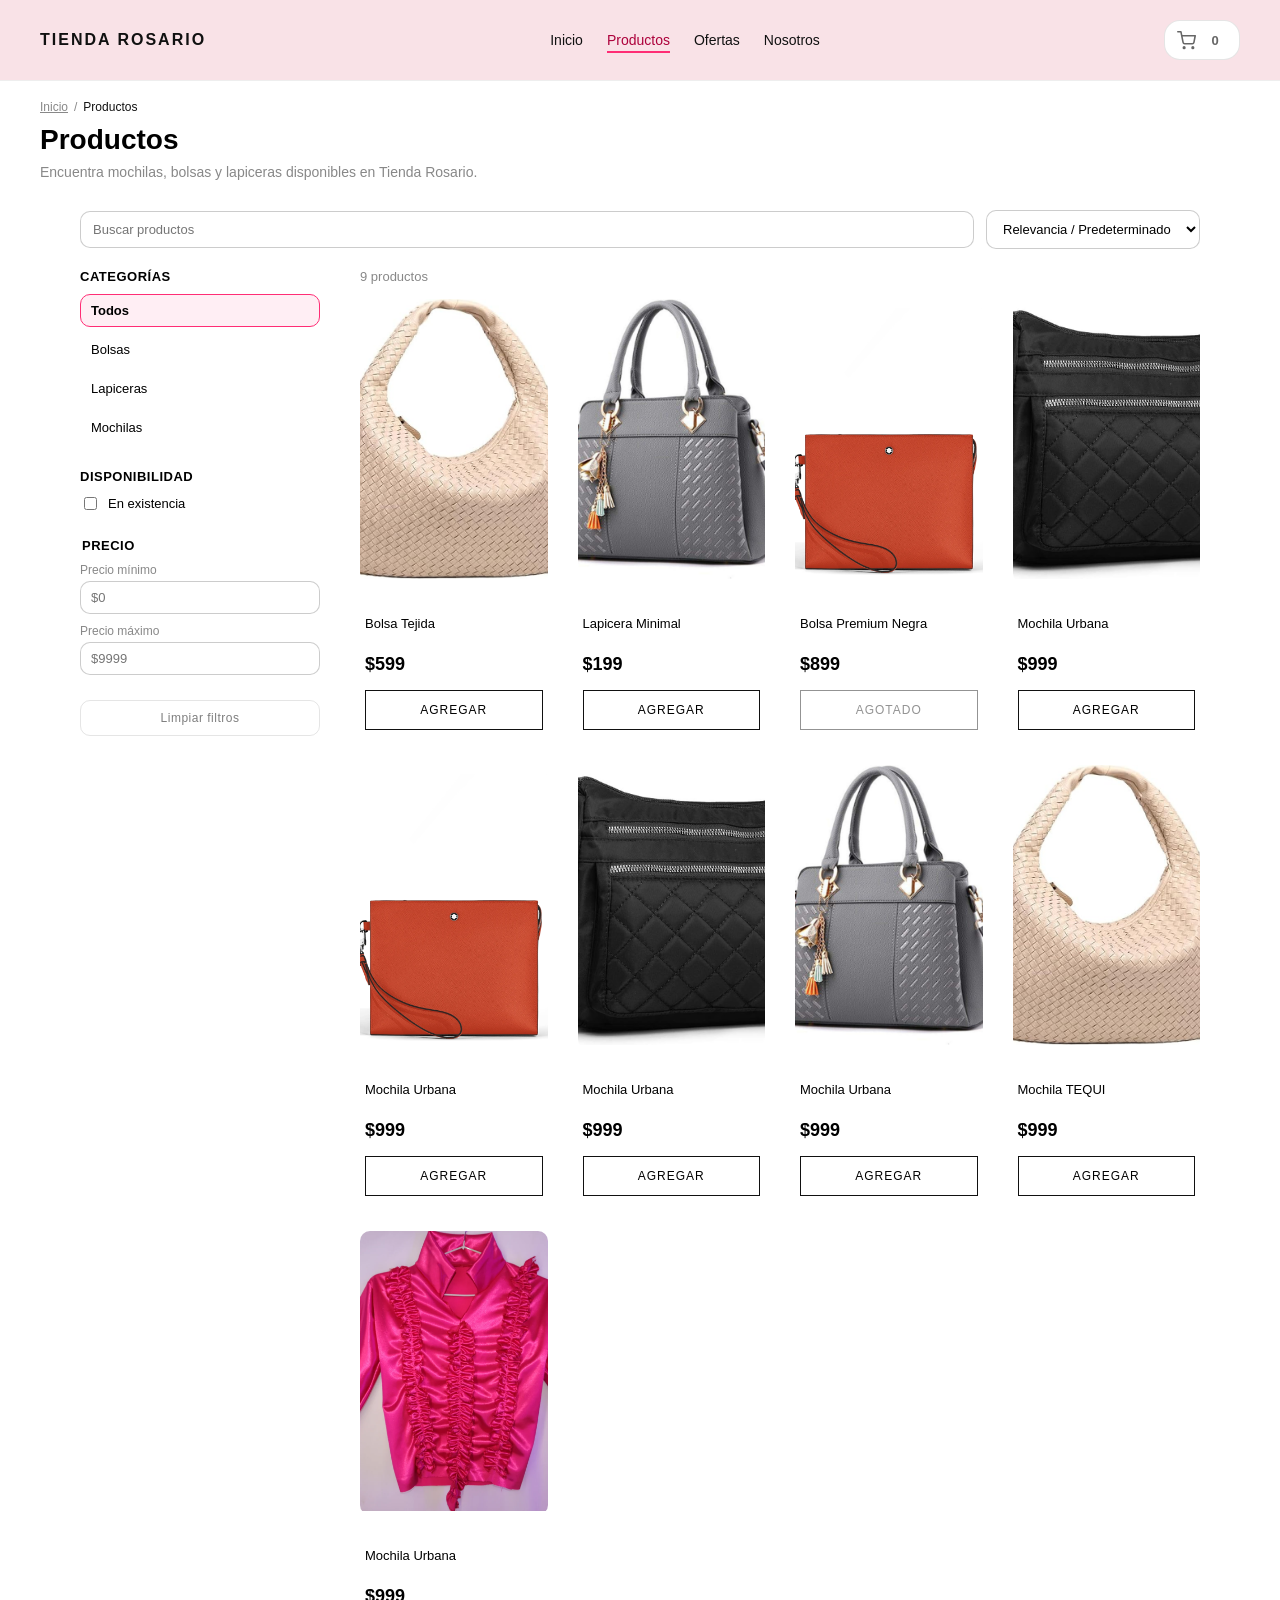
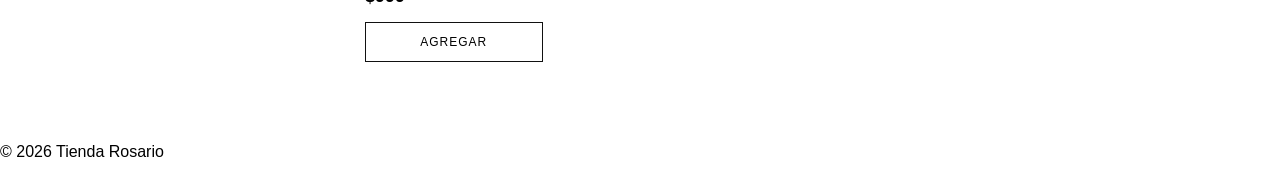
==== productos.html @ f0d999e1 "Feature 07A: separa Home y catalogo de productos Home (index.html): - maximo 8 productos ("Nuestra s" ====
<!DOCTYPE html>
<html lang="es">
<head>
    <meta charset="UTF-8">
    <meta name="viewport" content="width=device-width, initial-scale=1.0">

    <!-- 🔥 Feature 07A (§43): metadata propia del catálogo, sin inventar
         claims (envío/garantías/ubicación/descuentos) — mismo criterio ya
         usado en index.html. -->
    <title>Productos | Tienda Rosario</title>
    <meta name="description" content="Explora el catálogo completo de Tienda Rosario: mochilas, bolsas y lapiceras. Filtra por categoría, precio y disponibilidad.">

    <meta property="og:title" content="Productos | Tienda Rosario">
    <meta property="og:description" content="Explora el catálogo completo de Tienda Rosario: mochilas, bolsas y lapiceras. Filtra por categoría, precio y disponibilidad.">
    <meta property="og:type" content="website">
    <!-- 🔥 Sin canonical/og:url (§43): todavía no existe un dominio definitivo,
         mismo criterio que index.html. -->

    <link rel="stylesheet" href="css/styles.css">
</head>

<body>

<!-- 🔥 TOAST DE FEEDBACK (carrito + aviso de "Ofertas") -->
<div id="toast" class="toast" role="status" aria-live="polite" aria-atomic="true"></div>

<!-- 🔝 HEADER (Feature 07A §11: mismo header que index.html — mismos ids,
     mismo <nav>, mismo diseño mobile/desktop. Solo cambian los href de
     Inicio/Nosotros/logo, que aquí apuntan a index.html en vez de a
     anclas de esta página — ver js/app.js: activarNavegacion(). -->
<header class="header">
    <div class="header__container">

        <button
            type="button"
            class="header__menu-toggle"
            id="menu-toggle"
            aria-label="Abrir menú"
            aria-expanded="false"
            aria-controls="header-nav"
        >
            <span class="header__menu-bar" aria-hidden="true"></span>
            <span class="header__menu-bar" aria-hidden="true"></span>
            <span class="header__menu-bar" aria-hidden="true"></span>
        </button>

        <!-- 🔥 Feature 07A (§13): en el catálogo, la marca regresa al Home
             (no a un ancla de esta página) — enlace real, sin JS. -->
        <a href="index.html" class="header__logo">
            TIENDA ROSARIO
        </a>

        <!-- 🔥 Feature 07A (§11/§12): "Inicio" y "Nosotros" son enlaces
             reales hacia index.html (Nosotros con su ancla real
             index.html#nosotros — el navegador la resuelve nativamente al
             cargar esa página, sin JS aquí). "Productos" es un enlace real
             hacia esta misma página (recibe además su estado "página
             actual" de forma estática, ver js/catalogo.js). "Ofertas"
             reutiliza el mismo aviso de siempre, disparado por query param
             al cargar esta página (ver js/catalogo.js). -->
        <nav class="header__nav" id="header-nav" aria-label="Navegación principal">
            <ul class="nav__list">
                <li><a href="index.html" class="nav__link" id="nav-inicio">Inicio</a></li>
                <li><a href="productos.html" class="nav__link" id="nav-productos">Productos</a></li>
                <li><a href="productos.html?aviso=ofertas" class="nav__link" id="nav-ofertas">Ofertas</a></li>
                <li><a href="index.html#nosotros" class="nav__link" id="nav-nosotros">Nosotros</a></li>
            </ul>
        </nav>

        <div class="header__actions">
            <button class="btn-cart" aria-label="Abrir carrito, vacío">

  <svg xmlns="http://www.w3.org/2000/svg"
       viewBox="0 0 24 24"
       fill="none"
       stroke="currentColor"
       stroke-width="2"
       stroke-linecap="round"
       stroke-linejoin="round"
       aria-hidden="true">

    <circle cx="9" cy="21" r="1"/>
    <circle cx="20" cy="21" r="1"/>
    <path d="M1 1h4l2.68 13.39a2 2 0 0 0 2 1.61h9.72a2 2 0 0 0 2-1.61L23 6H6"/>

  </svg>

  <span id="cart-count" aria-hidden="true">0</span>

</button>
        </div>

    </div>
</header>

<main>

<!-- 🔥 Feature 07A (§14/§15): sin hero fotográfico — cabecera de catálogo
     limpia + breadcrumb semántico ("Inicio / Productos"). No inventa
     categorías/subcategorías que todavía no existen (spec §15: solo
     "Inicio / Productos" esta ronda). -->
<section class="catalogo-header">
    <div class="catalogo-header__container">

        <nav class="breadcrumb" aria-label="Breadcrumb">
            <ol class="breadcrumb__list">
                <li><a href="index.html">Inicio</a></li>
                <li aria-current="page">Productos</li>
            </ol>
        </nav>

        <h1 class="catalogo-header__title">Productos</h1>
        <p class="catalogo-header__subtitle">Encuentra mochilas, bolsas y lapiceras disponibles en Tienda Rosario.</p>

    </div>
</section>

<!-- 🔥 Feature 07A (§16-§29): catálogo completo con búsqueda, filtros y
     orden. Barra superior (búsqueda + orden + botón "Filtros" en mobile)
     siempre visible; el panel de filtros (categorías/disponibilidad/
     precio/limpiar) es un sidebar fijo en desktop y un panel desplegable
     en mobile (mismo marcado, solo cambia cómo se muestra por CSS/JS —
     ver scss/_catalogo.scss y js/catalogo.js). -->
<section class="catalogo" id="catalogo">
    <div class="catalogo__container">

        <div class="catalogo__toolbar">
            <div class="catalogo__busqueda">
                <label for="catalogo-buscar" class="sr-only">Buscar productos</label>
                <input type="search" id="catalogo-buscar" placeholder="Buscar productos" autocomplete="off">
            </div>

            <button
                type="button"
                id="catalogo-filtros-toggle"
                class="catalogo__filtros-toggle"
                aria-expanded="false"
                aria-controls="catalogo-filtros"
            >
                Filtros
            </button>

            <div class="catalogo__orden">
                <label for="catalogo-orden" class="sr-only">Ordenar por</label>
                <select id="catalogo-orden">
                    <option value="predeterminado">Relevancia / Predeterminado</option>
                    <option value="precio-asc">Precio: menor a mayor</option>
                    <option value="precio-desc">Precio: mayor a menor</option>
                    <option value="nombre-az">Nombre A-Z</option>
                </select>
            </div>
        </div>

        <div class="catalogo__cuerpo">

            <!-- 🔥 §27/§28: MISMO panel de filtros para desktop (sidebar
                 siempre visible, ver CSS min-width) y mobile (panel
                 desplegable, toggle "Filtros" de arriba) — una sola fuente
                 de verdad, nunca dos UIs de filtros a sincronizar. -->
            <aside class="catalogo__filtros" id="catalogo-filtros">

                <!-- 🔥 Ajuste UX (revisión previa a commit): cabecera propia
                     del drawer, SOLO visible en mobile (ver
                     scss/_catalogo.scss — en desktop, sidebar siempre
                     visible, esta cabecera no aporta nada y se oculta):
                     título + botón cerrar real, señal visual obvia para
                     salir del panel además de Escape/overlay. -->
                <div class="catalogo__filtros-header">
                    <h2 class="catalogo__filtros-header-titulo">Filtros</h2>
                    <button
                        type="button"
                        id="catalogo-filtros-cerrar"
                        class="catalogo__filtros-cerrar"
                        aria-label="Cerrar filtros"
                    >&times;</button>
                </div>

                <div class="catalogo__filtros-grupo">
                    <h2 class="catalogo__filtros-titulo">Categorías</h2>
                    <!-- 🔥 §17/§18: NUNCA hardcodeado — js/catalogo.js
                         genera estos botones dinámicamente a partir de las
                         categorías REALES encontradas en data/productos.js
                         (obtenerCategorias()), con "Todos" como opción de
                         sistema (no como categoría de producto). -->
                    <div id="catalogo-categorias" class="catalogo__categorias" role="group" aria-label="Filtrar por categoría"></div>
                </div>

                <div class="catalogo__filtros-grupo">
                    <h2 class="catalogo__filtros-titulo">Disponibilidad</h2>
                    <label class="catalogo__checkbox">
                        <input type="checkbox" id="catalogo-en-existencia">
                        En existencia
                    </label>
                </div>

                <div class="catalogo__filtros-grupo">
                    <!-- 🔥 §22: fieldset/legend real (no solo un <h2>) para
                         agrupar accesiblemente los dos campos numéricos
                         relacionados (precio mínimo/máximo). -->
                    <fieldset class="catalogo__precio">
                        <legend class="catalogo__filtros-titulo">Precio</legend>
                        <div class="catalogo__precio-inputs">
                            <label for="catalogo-precio-min">
                                Precio mínimo
                                <input type="number" id="catalogo-precio-min" min="0" inputmode="numeric" placeholder="$0">
                            </label>
                            <label for="catalogo-precio-max">
                                Precio máximo
                                <input type="number" id="catalogo-precio-max" min="0" inputmode="numeric" placeholder="$9999">
                            </label>
                        </div>
                    </fieldset>
                </div>

                <button type="button" id="catalogo-limpiar-filtros" class="catalogo__limpiar">
                    Limpiar filtros
                </button>

            </aside>

            <!-- 🔥 §33/§28: overlay del panel de filtros SOLO en mobile
                 (mismo patrón visual que el resto del sitio: fondo que
                 cierra al tocarlo) — nunca se confunde con el overlay del
                 carrito (id distinto, ver scss/_catalogo.scss). -->
            <div id="catalogo-filtros-overlay" class="catalogo__filtros-overlay"></div>

            <div class="catalogo__resultados">

                <p id="catalogo-contador" class="catalogo__contador" role="status" aria-live="polite"></p>

                <div id="catalogo-grid" class="products__grid">
                    <!-- JS renderiza -->
                </div>

                <!-- 🔥 §25: estado vacío limpio, con acción real para
                     recuperarse (nunca un grid vacío sin explicación). -->
                <div id="catalogo-sin-resultados" class="catalogo__sin-resultados" hidden>
                    <p>No encontramos productos con estos filtros.</p>
                    <button type="button" class="catalogo__limpiar" data-accion="limpiar-desde-vacio">Limpiar filtros</button>
                </div>

            </div>

        </div>

    </div>
</section>

</main>

<a class="whatsapp-btn" href="#" hidden aria-label="Contactar por WhatsApp" target="_blank" rel="noopener noreferrer">
  <svg xmlns="http://www.w3.org/2000/svg"
       viewBox="0 0 24 24"
       fill="none"
       stroke="currentColor"
       stroke-width="2"
       stroke-linecap="round"
       stroke-linejoin="round"
       aria-hidden="true">
    <path d="M21 11.5a8.38 8.38 0 0 1-.9 3.8 8.5 8.5 0 0 1-7.6 4.7 8.38 8.38 0 0 1-3.8-.9L3 21l1.9-5.7a8.38 8.38 0 0 1-.9-3.8 8.5 8.5 0 0 1 4.7-7.6 8.38 8.38 0 0 1 3.8-.9h.5a8.48 8.48 0 0 1 8 8v.5z"/>
  </svg>
</a>

<div id="cart-overlay" class="cart-overlay"></div>

<div id="cart-panel" class="cart-panel">

  <div class="cart-panel__header">
    <h3 id="cart-title">Carrito</h3>
    <button id="close-cart" class="cart-panel__close" aria-label="Cerrar carrito">&times;</button>
  </div>

  <div id="cart-items" class="cart-panel__items"></div>

  <div id="cart-summary" class="cart-panel__summary"></div>

</div>

<!-- 🔻 FOOTER (§45: reutilizado sin rediseñar) -->
<footer class="footer">
    <p>© 2026 Tienda Rosario</p>
</footer>

<!-- 🔥 MODAL PRODUCTO (§10/§31: idéntico a index.html — mismo marcado,
     misma lógica en js/app.js, sin duplicar nada). -->
<div id="product-modal" class="modal">
  <div class="modal__content" role="dialog" aria-modal="true" aria-labelledby="modal-title">

    <button id="close-modal" class="modal__close" aria-label="Cerrar detalle del producto">&times;</button>

    <div class="modal__body">

      <div class="modal__carousel">
        <div class="modal__image" id="modal-image">
          <div class="modal__track" id="modal-track"></div>
        </div>

        <div class="modal__controls" id="modal-controls">
          <button class="modal__arrow modal__arrow--left" aria-label="Imagen anterior">&#10094;</button>
          <div class="modal__dots" id="modal-dots"></div>
          <button class="modal__arrow modal__arrow--right" aria-label="Imagen siguiente">&#10095;</button>
        </div>
      </div>

      <div class="modal__info">
        <h2 id="modal-title" class="modal__title"></h2>

        <p class="modal__price-block">
          <span class="modal__price-label">Precio:</span>
          <span id="modal-price" class="modal__price"></span>
        </p>

        <p id="modal-description" class="modal__description"></p>

        <div id="modal-more-wrap" class="modal__more">
          <button
            type="button"
            id="modal-more-toggle"
            class="modal__more-toggle"
            aria-expanded="false"
            aria-controls="modal-more-panel"
          >
            <span class="modal__more-text">Más información</span>
            <span class="modal__more-chevron" aria-hidden="true">&rsaquo;</span>
          </button>
          <div id="modal-more-panel" class="modal__more-panel" hidden></div>
        </div>

        <div class="modal__qty" id="modal-qty">
          <button type="button" id="modal-qty-minus" class="modal__qty-btn" aria-label="Disminuir cantidad">&minus;</button>
          <span id="modal-qty-value" class="modal__qty-value">1</span>
          <button type="button" id="modal-qty-plus" class="modal__qty-btn" aria-label="Aumentar cantidad">+</button>
        </div>

        <button type="button" class="product-card__btn" id="modal-add">
          AGREGAR
        </button>
      </div>

    </div>
  </div>
</div>

<!-- 🔥 JS — mismo orden de dependencia que index.html (data → carrito →
     app → whatsapp), más js/catalogo.js al final (depende de productos
     ya cargados y de crearCard()/mostrarToast(), definidas en app.js). -->
<script src="data/productos.js"></script>
<script src="js/carrito.js"></script>
<script src="js/app.js"></script>
<script src="js/whatsapp.js"></script>
<script src="js/catalogo.js"></script>

</body>
</html>
---- css/styles.css ----
@charset "UTF-8";
*,
*::before,
*::after {
  box-sizing: border-box;
  /*  FIX MOBILE GLOBAL (tap highlight) */
  -webkit-tap-highlight-color: transparent;
}

html {
  margin: 0;
  padding: 0;
  /*  evita scroll lateral fantasma */
  overflow-x: hidden;
}

/* 🔥 Última ronda de ajustes (punto 1 — bug de scroll involuntario)
   ==================================================================
   Se ELIMINA la regla global scroll-behavior:smooth en <html> que existía
   desde Feature 06. Se comprobó con Playwright (auditoría, no se asumió)
   que esta regla no solo animaba la navegación por anclas: al ser una
   propiedad de <html>, el navegador también la aplicaba a CUALQUIER
   scroll disparado por script sin "behavior" explícito — incluido
   window.scrollTo() de restauración de fondo (modal/carrito, ver
   js/app.js: desbloquearScrollFondo) y el scrollIntoView nativo que
   dispara un focus() en un elemento no garantizado 100% visible (foco de
   devolución al cerrar modal/carrito/menú mobile) — produciendo el
   desplazamiento vertical animado e involuntario reportado.
   El scroll suave INTENCIONAL (navegación real hacia una sección) ahora
   vive únicamente en js/app.js (navegarASeccion()), que decide behavior:
   "smooth"/"auto" caso por caso (respetando prefers-reduced-motion) y
   nunca se aplica a los focus()/scrollTo() de accesibilidad, que ahora
   usan { preventScroll: true } / behavior:"auto" explícito según
   corresponda. El scroll por defecto de la página vuelve a ser el nativo
   (auto/instantáneo) en cualquier otro caso. */
body {
  margin: 0;
  padding: 0;
  padding-top: 60px;
  font-family: "Helvetica Neue", sans-serif;
  /*  refuerza el fix */
  overflow-x: hidden;
}

/* 🔥 FIX MOBILE
   🔥 Última ronda de ajustes (punto 7 — re-medición de offsets tras el
   nuevo breakpoint del header): este umbral vivía en 768px (max-width),
   mientras que el breakpoint real del header (scss/_header.scss) pasó de
   600 a 768px (min-width). Eso dejaba una ventana de 1px (exactamente en
   768px de ancho) donde el header ya renderizaba su versión DESKTOP real
   (81px de alto, medido) pero este padding-top todavía aplicaba el valor
   MOBILE (40px) — un desalineamiento real, medido con Playwright, no
   solo estético. Se alinea el umbral a 767px (idéntico al de
   scss/_header.scss) para que ambos cambien exactamente en el mismo
   punto, igual que ya se hizo en la ronda anterior al alinear este mismo
   tipo de regla con el breakpoint de 600px. Los valores en sí (40px/60px)
   NO cambian: las alturas reales del header (63px mobile / 81px desktop)
   son las mismas que antes — agregar "Nosotros" no cambió la altura del
   header, solo el punto en el que necesita más ancho horizontal. */
@media (max-width: 767px) {
  body {
    padding-top: 40px;
  }
}
/* 🔥 Feature 06 — scroll-margin-top en los destinos reales de la
   navegación (#inicio, #productos, y ahora #nosotros): sin esto, al
   saltar al ancla el header fixed (scss/_header.scss) tapa el
   título/borde superior de la sección. Valores medidos contra la altura
   real del header renderizado en cada franja.
   🔥 Última ronda de ajustes (punto 7 — re-medición tras agregar
   "Nosotros"): el breakpoint del header pasó de 600px a 768px (4 links
   de navegación necesitan más ancho horizontal, ver scss/_header.scss —
   medido empíricamente, no asumido). Se re-midió también la altura REAL
   del header en ambas franjas con el 4to link ya en el DOM: se mantiene
   IGUAL que antes (63px mobile / 81px desktop) — agregar un link más no
   cambió la altura de una fila que ya tenía espacio vertical de sobra,
   solo su ancho necesario. Por eso los valores en px de esta regla NO
   cambian, solo el punto de corte (599→767, alineado 1:1 con el nuevo
   breakpoint real del header). */
#inicio,
#productos,
#nosotros {
  scroll-margin-top: 92px;
}

@media (max-width: 767px) {
  #inicio,
  #productos,
  #nosotros {
    scroll-margin-top: 78px;
  }
}
/* 🔥 SCROLL LOCK DEL FONDO (Feature 02.4) — modal de producto abierto.
   Aplicada/quitada por JS (js/app.js: bloquearScrollFondo/desbloquearScrollFondo).
   "top" se fija por JS de forma dinámica con -scrollY guardado; aquí solo
   va lo que es siempre igual mientras el body está bloqueado. */
body.scroll-lock {
  position: fixed;
  left: 0;
  right: 0;
  width: 100%;
  overflow: hidden;
}

/* 🔥 Feature 03 (accesibilidad, Section 17) — FOCO VISIBLE GLOBAL.
   Regla de respaldo para TODO elemento interactivo nativo: garantiza que
   quien navega con teclado siempre vea con claridad dónde está el foco,
   sin depender de que cada componente defina su propia regla. Usa
   :focus-visible (no aparece con clic de mouse/touch, solo con teclado),
   así queda "prácticamente invisible" para quien usa mouse/touch, tal
   como pide la Feature. Mismo estilo que ya existía en .modal__more-toggle
   (Feature 02.7), aquí generalizado. Nunca quita un outline sin
   reemplazo: donde un componente necesitaba "outline: none" (botón de
   producto) se quitó esa línea para que esta regla pueda aplicarse. */
button:focus-visible,
a:focus-visible,
input:focus-visible,
select:focus-visible,
textarea:focus-visible,
[tabindex]:not([tabindex="-1"]):focus-visible {
  outline: 2px solid rgba(0, 0, 0, 0.35);
  outline-offset: 2px;
}

/* 🔥 Feature 07A: utilidad global "solo lectores de pantalla" — necesaria
   para los <label> reales del buscador/orden del catálogo (spec §41:
   "labels reales") que no deben mostrarse visualmente (el placeholder/el
   propio <select> ya comunican el propósito visualmente), sin recurrir a
   display:none (que también los oculta de la accesibilidad). Patrón
   estándar (no oculta con display/visibility, que romperían el anuncio
   por lectores de pantalla). */
.sr-only {
  position: absolute;
  width: 1px;
  height: 1px;
  padding: 0;
  margin: -1px;
  overflow: hidden;
  clip: rect(0, 0, 0, 0);
  white-space: nowrap;
  border: 0;
}

.header {
  position: fixed;
  top: 0;
  z-index: 1000;
  width: 100%;
  background: #F9E2E7;
  border-bottom: 1px solid #eee;
}
.header__container {
  display: flex;
  justify-content: space-between;
  align-items: center;
  padding: 20px 40px;
}
.header {
  /* 🔥 Feature 06: "TIENDA ROSARIO" ahora es <a href="#inicio"> (antes
     era un <div> sin funcionalidad) — mismo aspecto visual de siempre,
     solo se neutraliza el subrayado/color de enlace por defecto para
     que se vea exactamente igual que antes. */
}
.header__logo {
  display: inline-block;
  font-weight: bold;
  letter-spacing: 2px;
  color: #111;
  text-decoration: none;
}
.header__nav .nav__list {
  display: flex;
  list-style: none;
  gap: 12px;
  margin: 0;
  padding: 0;
}
.header__nav {
  /* 🔥 Feature 06: Inicio/Productos/Ofertas/Nosotros ahora son <a>
     reales (antes <li> de texto plano, sin funcionalidad ni foco de
     teclado).
     🔥 Última ronda de ajustes (punto 2) — el hover anterior (borde
     inferior sutil rgba(0,0,0,.4)) se sentía "como texto plano", casi
     imperceptible. Se reemplaza por un subrayado real vía ::after
     (2px, revela con scaleX 0→1 desde la izquierda — técnica moderna,
     sin desplazar layout porque es un pseudo-elemento absoluto, no un
     border que cambia el flujo) + un cambio de color de texto hacia un
     tono de acento compatible con la paleta rosa de la tienda.
     Color de acento elegido: $color-accent (#ff2d75, ya existía
     declarado en scss/_variables.scss sin uso — no se inventa un color
     nuevo) para el SUBRAYADO (decorativo, no necesita ratio de
     contraste); para el TEXTO se usa darken($color-accent, 25%) — un
     rosa/burdeos más intenso, elegido porque a esa oscuridad el
     contraste contra el fondo del header (#F9E2E7) ya supera 4.5:1
     (AA para texto normal de 14px), cosa que el rosa base (#ff2d75) no
     lograba (~2.9:1) — verificado numéricamente, no a ojo. Ninguno de
     los dos colores es una copia literal de ninguna imagen de
     referencia: es una variación tonal del rosa que ya definía la
     identidad de la tienda (fondo del header, paleta general).
     Nada de sombra fuerte/escala de texto/cápsulas/glow/animaciones
     largas — solo color + un subrayado de 2px con una transición
     breve. */
}
.header__nav .nav__link {
  position: relative;
  display: inline-block;
  color: #111;
  text-decoration: none;
  font-size: 14px;
  font-weight: 400;
  padding: 8px 6px;
}
.header__nav .nav__link::after {
  content: "";
  position: absolute;
  left: 6px;
  right: 6px;
  bottom: 3px;
  height: 2px;
  background: #ff2d75;
  transform: scaleX(0);
  transform-origin: left;
}
@media (prefers-reduced-motion: no-preference) {
  .header__nav .nav__link {
    transition: color 0.2s ease, font-weight 0.2s ease;
  }
  .header__nav .nav__link::after {
    transition: transform 0.25s ease;
  }
}
@media (hover: hover) {
  .header__nav .nav__link:hover {
    color: rgb(67.6470588235%, 0%, 23.1932773109%);
    font-weight: 500;
  }
  .header__nav .nav__link:hover::after {
    transform: scaleX(1);
  }
}
.header__nav .nav__link {
  /* 🔥 :focus-visible debe verse igual o más claro que el hover (no
     solo color, ver requerimiento): además del color/subrayado de
     arriba, sigue recibiendo el anillo de foco genérico ya definido
     globalmente en scss/_base.scss (outline 2px sólido) — la
     combinación (color + subrayado + anillo) es estrictamente más
     visible que el hover solo. */
}
.header__nav .nav__link:focus-visible {
  color: rgb(67.6470588235%, 0%, 23.1932773109%);
  font-weight: 500;
}
.header__nav .nav__link:focus-visible::after {
  transform: scaleX(1);
}
.header__nav .nav__link {
  /* 🔥 Última ronda de ajustes (punto 2) — ESTADO ACTIVO REAL.
     Aplicado por JS (js/app.js: establecerSeccionActiva) solo a
     Inicio/Productos/Nosotros, nunca a Ofertas (no representa una
     sección propia). Subrayado permanente + color de acento, sin
     depender de hover/focus — sincronizado 1:1 con
     aria-current="location" en el mismo link. */
}
.header__nav .nav__link.is-active {
  color: rgb(67.6470588235%, 0%, 23.1932773109%);
  font-weight: 500;
}
.header__nav .nav__link.is-active::after {
  transform: scaleX(1);
}
.header__actions {
  display: flex;
  align-items: center;
  gap: 10px;
  /* 🔥 Feature 06 — REDISEÑO VISUAL DEL BOTÓN CARRITO (comportamiento
     intacto, es 100% Feature 05). Estructura [SVG + contador] dentro
     del MISMO control (ya lo era), ahora:
     - más redondeado pero estático: border-radius 16px (no cápsula),
       se siente como un control fijo del header, no una notificación
       flotante.
     - sin hover que invierte todo el botón a negro (efecto llamativo
       que no pedía la feature): hover/active ahora son un cambio de
       fondo sutil, consistente con nav__link/&__close del carrito.
     - ancho estable entre 0/1/9/10+: el contador tiene un min-width
       reservado y el texto se topa en "10+" (ver actualizarContador()
       en js/carrito.js) para que el control nunca "salte" de ancho.
     🔥 Último ajuste UX (puntos 7-9) — el "sin animaciones" de este
     comentario se acota: se agrega UNA microanimación breve y
     controlada (ver .btn-cart--pulso, más abajo) SOLO cuando la
     cantidad real aumenta por una acción del usuario — sigue sin
     existir badge/círculo flotante superpuesto; la señal vive
     enteramente dentro del botón. */
}
.header__actions .btn-cart {
  display: flex;
  align-items: center;
  gap: 7px;
  border: 1px solid rgba(0, 0, 0, 0.15);
  background: white;
  padding: 9px 12px;
  min-height: 40px;
  cursor: pointer;
  color: #111;
  font-size: 13px;
  border-radius: 16px;
  transition: background 0.2s ease, border-color 0.2s ease;
}
.header__actions .btn-cart svg {
  width: 19px;
  height: 19px;
  flex-shrink: 0;
  color: inherit;
}
.header__actions .btn-cart {
  /* 🔥 Último ajuste UX (punto 8) — CONTADOR COMO ÚNICA SEÑAL de que
     el carrito tiene artículos: color de acento + un fondo
     circular/ovalado MUY sutil, sin salir del propio botón (nunca un
     badge/punto flotante superpuesto). El ancho reservado ("10+",
     ver actualizarContador() en js/carrito.js) se mantiene igual en
     todos los estados (mismo padding siempre) para que el botón
     nunca cambie de ancho entre 0/1/9/10+. */
}
.header__actions .btn-cart span {
  display: inline-block;
  font-weight: 600;
  min-width: 24px;
  padding: 2px 6px;
  border-radius: 10px;
  text-align: center;
  color: rgb(67.6470588235%, 0%, 23.1932773109%);
  background: rgba(255, 45, 117, 0.1);
}
@media (prefers-reduced-motion: no-preference) {
  .header__actions .btn-cart span {
    transition: background 0.2s ease, color 0.2s ease;
  }
}
@media (hover: hover) {
  .header__actions .btn-cart:hover {
    background: rgba(0, 0, 0, 0.05);
    border-color: rgba(0, 0, 0, 0.25);
  }
}
.header__actions .btn-cart:active {
  background: rgba(0, 0, 0, 0.08);
}
.header__actions .btn-cart {
  /* 🔥 Último ajuste UX (punto 7) — ESTADO VACÍO, discretamente
     neutro pero SIEMPRE visible/operable (nunca disabled): borde un
     toque más suave, ícono y contador en gris. Alpha 0.6 (no 0.45):
     verificado numéricamente — contra el fondo blanco del botón da
     ~5.7:1 de contraste, con margen sobre el mínimo AA (4.5:1) para
     texto normal; 0.45 solo llegaba a ~3.4:1. */
}
.header__actions .btn-cart.btn-cart--vacio {
  border-color: rgba(0, 0, 0, 0.1);
}
.header__actions .btn-cart.btn-cart--vacio svg {
  color: rgba(0, 0, 0, 0.6);
}
.header__actions .btn-cart.btn-cart--vacio span {
  color: rgba(0, 0, 0, 0.6);
  background: transparent;
}
.header__actions .btn-cart {
  /* 🔥 Último ajuste UX (puntos 9-12) — MICROANIMACIÓN AL AGREGAR.
     Aplicada por js/carrito.js (dispararMicroanimacionCarrito())
     SOLO cuando la cantidad real del carrito aumenta por una acción
     del usuario (AGREGAR desde card/modal, "+" del carrito) — nunca
     al cargar la página, restaurar localStorage, abrir/cerrar el
     carrito, cambiar de viewport, eliminar, o cuando "+"/AGREGAR es
     rechazado por stock/límite y la cantidad NO cambia. Guardado
     completo bajo prefers-reduced-motion:no-preference (además, el
     JS ni siquiera agrega la clase si el sistema pide reducir
     movimiento — doble resguardo, mismo patrón que el resto del
     proyecto): con reduce, el número/estado se actualiza igual
     (actualizarContador ya lo hace) pero sin ningún scale/transición
     decorativa. ~260ms en total (dentro del rango 200-300ms pedido),
     sin bounce/shake/desplazamiento/glow fuerte. */
}
@media (prefers-reduced-motion: no-preference) {
  .header__actions .btn-cart.btn-cart--pulso {
    background: rgba(255, 45, 117, 0.1);
  }
  .header__actions .btn-cart.btn-cart--pulso span {
    animation: carritoPulso 0.26s ease;
  }
}
.header {
  /* 🔥 Último ajuste UX — BOTÓN HAMBURGUESA, ahora hijo directo de
     &__container (antes vivía dentro de &__actions, junto al carrito).
     Se mueve para poder ubicarlo a la izquierda en mobile (ver grid del
     breakpoint, más abajo) mientras el carrito queda a la derecha — el
     diseño del botón en sí (tamaño, forma, 3 barras, hover/active,
     transición a X) NO cambia en absoluto, solo su posición en el
     documento/layout. Oculto por defecto (>=768px, breakpoint elegido
     más abajo): en desktop/tablet ancho la navegación ya va visible en
     línea, no hace falta — y al estar oculto (display:none) no participa
     del layout ni del orden de tabulación ahí. ~44x44px de área
     interactiva. Ícono de 3 barras vía CSS (nada de SVG externo/
     librerías/emoji); rota a "X" con aria-expanded — transición respeta
     prefers-reduced-motion (más abajo). */
}
.header__menu-toggle {
  display: none;
  flex-direction: column;
  align-items: center;
  justify-content: center;
  gap: 5px;
  width: 42px;
  height: 42px;
  padding: 0;
  border: 1px solid rgba(0, 0, 0, 0.15);
  background: white;
  border-radius: 12px;
  cursor: pointer;
}
@media (hover: hover) {
  .header__menu-toggle:hover {
    background: rgba(0, 0, 0, 0.05);
    border-color: rgba(0, 0, 0, 0.25);
  }
}
.header__menu-toggle:active {
  background: rgba(0, 0, 0, 0.08);
}
.header__menu-bar {
  width: 18px;
  height: 2px;
  background: #111;
  border-radius: 1px;
}
@media (prefers-reduced-motion: no-preference) {
  .header__menu-bar {
    transition: transform 0.2s ease, opacity 0.2s ease;
  }
}
.header__menu-toggle[aria-expanded=true] .header__menu-bar:nth-child(1) {
  transform: translateY(7px) rotate(45deg);
}
.header__menu-toggle[aria-expanded=true] .header__menu-bar:nth-child(2) {
  opacity: 0;
}
.header__menu-toggle[aria-expanded=true] .header__menu-bar:nth-child(3) {
  transform: translateY(-7px) rotate(-45deg);
}

/* 🔥 Último ajuste UX (punto 9) — keyframe de la microanimación del
   contador del carrito. Fuera del selector .header porque una
   @keyframes no anida con significado bajo un selector en Sass (se
   compilaría igual, pero se declara a nivel de archivo por claridad). */
@keyframes carritoPulso {
  0% {
    transform: scale(1);
  }
  50% {
    transform: scale(1.15);
  }
  100% {
    transform: scale(1);
  }
}
/* 📱 Última ronda de ajustes (punto 7) — BREAKPOINT DEL HEADER, RE-MEDIDO
   ==================================================================
   El valor anterior (600px) se había medido y documentado explícitamente
   como válido SOLO para 3 items de navegación (Inicio/Productos/Ofertas,
   ver historial de esta sección) y pendiente de re-medición al agregar
   "Nosotros". Ahora que existe el cuarto link, se re-midió empíricamente
   con el mismo método de siempre (forzar el patrón desktop completo vía
   Playwright — logo + 4 links a tamaño real + carrito — y medir el
   espacio libre real a cada ancho candidato: 599/600/640/680/700/720/
   768/820/900/1024), en vez de asumir que 600px seguía sirviendo.

   Resultado: con 4 links, el bloque completo (logo+nav+carrito) ya no
   entra con aire a 600px (ahí el espacio libre a cada lado es 0px —
   logo/nav/carrito quedan pegados). El espacio libre crece de forma
   lineal según el ancho disponible (~18px a 640px, ~48px a 700px, ~58px
   a 720px) y recién alcanza un margen cómodo (~82px por lado, similar o
   mejor que los ~66-74px que se consideraron "cómodos" en la medición
   anterior con 3 items) en 768px. Por eso el nuevo corte es 768px (no
   768px "por convención de tablet": coincide con ese valor porque fue el
   primer candidato de la lista que devolvió aire suficiente, no al
   revés): por debajo, header compacto + hamburguesa; desde 768px en
   adelante, navegación horizontal visible con los 4 links. */
@media (max-width: 767px) {
  /* 🔥 Último ajuste UX (punto 3) — CENTRADO REAL DE LA MARCA.
     .header__container pasa de flex a CSS Grid SOLO en este breakpoint:
     tres columnas (1fr auto 1fr). Las columnas laterales son fracciones
     IGUALES del espacio restante, así que aunque la hamburguesa (42px) y
     el carrito (ancho variable según el contador) tengan anchos
     distintos, ambas columnas miden EXACTAMENTE lo mismo — el logo
     (columna central, "auto", ancho de su propio contenido) queda
     ópticamente centrado en el viewport de verdad, no solo "entre sus
     vecinos inmediatos" como pasaría con justify-content:space-between
     si los extremos no pesan igual. */
  .header__container {
    display: grid;
    grid-template-columns: 1fr auto 1fr;
    align-items: center;
    padding: 10px 15px;
  }
  .header__menu-toggle {
    grid-column: 1;
    justify-self: start;
  }
  /* 🔥 Ajuste posterior — LOGO MOBILE: "TIENDA ROSARIO" debe quedar en
     una sola línea (antes max-width:90px + line-height:1.2 permitía
     2 líneas). Con la navegación ya fuera de esta fila (ahora es un
     menú desplegable, ver más abajo) sobra espacio para el logo
     completo sin comprimirlo en exceso.
     🔥 Último ajuste UX: grid-column:2 + justify-self:center la ubica en
     la columna central del grid de arriba — queda centrada como caja
     completa (ancho "auto" = el de su propio contenido), sin necesitar
     text-align. */
  .header__logo {
    grid-column: 2;
    justify-self: center;
    font-size: 13px;
    white-space: nowrap;
  }
  .header__actions {
    grid-column: 3;
    justify-self: end;
  }
  /* 🔥 Ajuste posterior — NAVEGACIÓN: ya NO se muestra en la fila
     principal en mobile. El mismo <nav>/<ul> (ver index.html) pasa a
     ser un panel desplegable VERTICAL, a todo el ancho, pegado justo
     debajo del header (position:absolute respecto a .header, que ya es
     position:fixed — por eso no necesita position:relative en
     .header__container). Empieza oculto (display:none) y JS
     (js/app.js) alterna header__nav--open al togglear el botón
     hamburguesa. No es un drawer lateral (ese patrón ya lo usa el
     carrito, Feature 05) ni overlay de pantalla completa: mismo fondo
     que el header, sombra muy discreta para separarlo del contenido de
     abajo, bordes mínimos. Al estar cerrado no ocupa espacio en el
     flujo (no empuja el header ni cambia su altura). */
  .header__nav {
    display: none;
    position: absolute;
    top: 100%;
    left: 0;
    width: 100%;
    background: #F9E2E7;
    border-top: 1px solid rgba(0, 0, 0, 0.08);
    box-shadow: 0 8px 16px rgba(0, 0, 0, 0.08);
  }
  .header__nav.header__nav--open {
    display: block;
  }
  .nav__list {
    flex-direction: column;
    gap: 0;
    padding: 8px 0;
  }
  .nav__list li {
    width: 100%;
  }
  .header__nav .nav__link {
    display: block;
    width: 100%;
    padding: 14px 20px;
    border-bottom: 1px solid rgba(0, 0, 0, 0.06);
    border-left: 3px solid transparent;
    font-size: 15px;
    /* 🔥 Ajuste puntual posterior — el subrayado ::after (definido arriba,
       compartido con desktop, punto 78 de este archivo) se sentía
       redundante en el menú vertical mobile, sumado al indicador lateral +
       fondo + color de texto que ya indican la selección aquí. Se
       desactiva SOLO visualmente y SOLO dentro de este breakpoint mobile
       (display:none en vez de tocar la regla compartida): el
       pseudo-elemento sigue existiendo en el DOM/CSS para desktop, nunca
       se elimina globalmente. display:none anula el subrayado en TODOS
       los estados que lo activan (hover, focus-visible, .is-active) de
       una sola vez, sin tener que repetir la anulación en cada uno. */
  }
  .header__nav .nav__link::after {
    display: none;
  }
  .header__nav .nav__link {
    /* 🔥 Última ronda de ajustes (punto 3) — FEEDBACK TÁCTIL INMEDIATO.
       :active es la señal más directa e inmediata que existe para touch
       (se aplica en cuanto el dedo toca, sin esperar ningún JS ni
       temporizador) — fondo rosa translúcido discreto + color de acento,
       sin scale/flashes/colores fuertes/negro sólido. Se apoya en el
       mismo acento que ya usa el hover/active desktop, nunca un color
       nuevo. */
    /* 🔥 Última ronda de ajustes (punto 3) — ESTADO SELECCIONADO AL
       REABRIR EL MENÚ. Mismo criterio que el desktop (color de acento +
       aria-current, aplicado por establecerSeccionActiva() en
       js/app.js), aquí reforzado con un fondo rosa suave permanente y un
       pequeño indicador lateral (borde izquierdo de 3px) — "cuál es la
       sección actual" queda visible de un vistazo apenas se abre el
       menú, sin esperar ningún hover/tap. */
  }
}
@media (max-width: 767px) and (hover: hover) {
  .header__nav .nav__link:hover {
    border-bottom-color: rgba(0, 0, 0, 0.06);
    background: rgba(0, 0, 0, 0.04);
    font-weight: 400;
  }
}
@media (max-width: 767px) {
  .header__nav .nav__link:focus-visible {
    border-bottom-color: rgba(0, 0, 0, 0.06);
    background: rgba(0, 0, 0, 0.04);
    font-weight: 400;
  }
  .header__nav .nav__link:active {
    background: rgba(255, 45, 117, 0.12);
    color: rgb(67.6470588235%, 0%, 23.1932773109%);
  }
  .header__nav .nav__link.is-active {
    background: rgba(255, 45, 117, 0.08);
    color: rgb(67.6470588235%, 0%, 23.1932773109%);
    font-weight: 500;
    border-left-color: #ff2d75;
  }
  .nav__list li:last-child .nav__link {
    border-bottom: none;
  }
  .header__actions .btn-cart {
    font-size: 11px;
    padding: 6px 10px;
    min-height: 36px;
    gap: 5px;
  }
  .header__actions .btn-cart svg {
    width: 16px;
    height: 16px;
  }
  .header__actions .btn-cart span {
    min-width: 20px;
  }
  .header__menu-toggle {
    display: flex;
  }
}
@media (min-width: 768px) {
  .header__menu-toggle {
    display: none;
  }
}
.hero-video {
  position: relative;
  width: 100%;
  height: 60vh;
  overflow: hidden;
  background: url("../assets/videos/images/Canon_00001897.webp") center/cover no-repeat;
}
.hero-video__overlay {
  position: absolute;
  inset: 0;
  background: rgba(0, 0, 0, 0.4);
}
.hero-video__content {
  position: relative;
  z-index: 2;
  color: #fff;
  padding: 80px;
}
.hero-video__content h1 {
  font-size: 48px;
  margin-bottom: 10px;
}
.hero-video__content p {
  margin-bottom: 20px;
}

.products__container {
  padding: 40px;
  overflow: hidden;
}
.products .section-title {
  margin-bottom: 30px;
  font-size: 24px;
}
.products__grid {
  display: grid;
  grid-template-columns: repeat(4, 1fr);
  gap: 30px;
}

/* 🔥 Feature 07A: la barra de filtros por categoría (pastillas
   Todos/Bolsas/Lapiceras/Mochilas) que vivía aquí se retira — la Home ya
   no necesita filtros (spec §29: el sistema completo de filtros se mudó
   por completo a productos.html/scss/_catalogo.scss, con su propio
   diseño de sidebar/panel). Esta regla quedaba sin uso en ninguna página
   tras el cambio; se elimina en vez de dejar CSS muerto. */
/* 🔥 Feature 07A — CTA "Ver todos los productos" bajo la selección
   limitada de la Home. Mismo componente .btn-primary de siempre (sin
   estilos propios de color/tamaño de fuente aquí), solo el espaciado de
   layout para separarlo del grid y centrarlo. */
.products__ver-todos {
  display: flex;
  justify-content: center;
  margin-top: 30px;
}

/*  CARD PREMIUM */
.product-card {
  cursor: pointer;
  transition: transform 0.3s ease;
  display: flex;
  flex-direction: column;
  height: 100%;
}
.product-card:hover {
  transform: translateY(-1px);
}
.product-card__image {
  overflow: hidden;
  border-radius: 10px;
  margin-bottom: 15px;
}
.product-card__image img {
  width: 100%;
  height: 280px;
  object-fit: cover;
  transition: transform 0.4s ease;
}
.product-card:hover img {
  transform: scale(1.08);
}
.product-card__info {
  padding: 5px;
  display: flex;
  flex-direction: column;
  flex: 1;
}
.product-card__title {
  font-size: 13px;
  font-weight: 500;
  margin-bottom: 5px;
}
.product-card {
  /* 🔥 Feature 03 (accesibilidad, Section 14): botón real (nativo) anidado
     en el <h3> del título, para que el detalle del producto pueda abrirse
     solo con teclado (TAB + Enter/Espacio). Reseteado con "all: unset"
     para que sea visualmente INVISIBLE frente al texto plano anterior —
     mismo tamaño/peso/color heredados del <h3>, sin bordes ni fondo. */
}
.product-card__title-btn {
  all: unset;
  cursor: pointer;
  font: inherit;
  color: inherit;
}
.product-card__price {
  font-size: 18px;
  font-weight: 600;
  margin-bottom: 15px;
}
.product-card__btn {
  width: 100%;
  padding: 12px;
  border: 1px solid #111;
  background: transparent;
  cursor: pointer;
  font-size: 12px;
  letter-spacing: 1px;
  margin-top: auto;
  -webkit-tap-highlight-color: transparent;
  transition: all 0.25s ease;
}
@media (hover: hover) {
  .product-card__btn:hover {
    background: #111;
    color: #fff;
    transform: translateY(-1px);
  }
}
.product-card__btn:active {
  background: #111;
  color: #fff;
  transform: scale(0.96);
}
.product-card__btn {
  /* 🔥 Feedback temporal al agregar (AGREGADO ✓). Reutiliza el mismo
     negro de :hover/:active, no introduce color nuevo. */
}
.product-card__btn.agregado {
  background: #111;
  color: #fff;
}
.product-card__btn {
  /* 🔥 Feature 02.6: producto agotado. Deshabilitado real (atributo
     disabled, no solo apariencia) — discreto, sin alertas rojas. */
}
.product-card__btn:disabled {
  opacity: 0.45;
  cursor: not-allowed;
  background: transparent;
  color: #111;
  transform: none;
}
@media (hover: hover) {
  .product-card__btn:disabled:hover {
    background: transparent;
    color: #111;
    transform: none;
  }
}

/* 📱 RESPONSIVE (AQUÍ ESTÁ LA MAGIA) */
@media (max-width: 768px) {
  .products__grid {
    grid-template-columns: repeat(2, 1fr);
    gap: 20px;
  }
  .product-card__image img {
    height: 200px;
  }
}
/* 🔥 Feature 07A — CATÁLOGO COMPLETO (productos.html)
   Reutiliza .products__grid/.product-card (scss/_products.scss) tal cual
   — sin duplicar el diseño de card (spec §30). Todo lo de aquí es nuevo:
   cabecera de catálogo, breadcrumb, barra de herramientas, panel de
   filtros (sidebar en desktop / drawer en mobile) y estados de
   resultados. */
/* CABECERA DE CATÁLOGO (§14: sin hero fotográfico) */
.catalogo-header {
  padding: 40px 40px 0;
}
.catalogo-header__container {
  max-width: 1200px;
  margin: 0 auto;
}
.catalogo-header__title {
  font-size: 28px;
  margin: 10px 0 8px;
}
.catalogo-header__subtitle {
  color: #888;
  font-size: 14px;
  margin: 0 0 10px;
  max-width: 60ch;
}

/* BREADCRUMB (§15) — semántico, discreto, sin sobrecargar. */
.breadcrumb__list {
  display: flex;
  align-items: center;
  gap: 6px;
  list-style: none;
  margin: 0;
  padding: 0;
  font-size: 12px;
  color: #888;
}
.breadcrumb li:not(:last-child)::after {
  content: "/";
  margin-left: 6px;
  color: #888;
}
.breadcrumb a {
  color: #888;
  text-decoration: underline;
}
@media (hover: hover) {
  .breadcrumb a:hover {
    color: #111;
  }
}
.breadcrumb li[aria-current=page] {
  color: #111;
  font-weight: 500;
}

/* CATÁLOGO: layout general */
.catalogo__container {
  max-width: 1200px;
  margin: 0 auto;
  padding: 20px 40px 60px;
}

/* BARRA SUPERIOR: buscador + toggle de filtros (mobile) + orden. Siempre
   visible en ambos layouts (§16/§28). */
.catalogo__toolbar {
  display: flex;
  flex-wrap: wrap;
  gap: 12px;
  align-items: center;
  margin-bottom: 20px;
}
.catalogo__toolbar input[type=search],
.catalogo__toolbar select {
  font-family: inherit;
  font-size: 13px;
  padding: 10px 12px;
  border: 1px solid rgba(0, 0, 0, 0.2);
  border-radius: 10px;
  background: #fff;
}

.catalogo__busqueda {
  flex: 1 1 220px;
}
.catalogo__busqueda input {
  width: 100%;
}

.catalogo__orden {
  flex: 0 0 auto;
}
.catalogo__orden select {
  min-width: 190px;
}

/* Botón "Filtros": oculto en desktop (el sidebar ya está siempre
   visible ahí, ver breakpoint más abajo), visible en mobile. */
.catalogo__filtros-toggle {
  flex: 0 0 auto;
  padding: 10px 16px;
  border: 1px solid #111;
  background: transparent;
  cursor: pointer;
  font-size: 12px;
  letter-spacing: 0.5px;
  border-radius: 10px;
}
.catalogo__filtros-toggle[aria-expanded=true] {
  background: #111;
  color: #fff;
}

/* CUERPO: sidebar de filtros + resultados */
.catalogo__cuerpo {
  display: block;
}

.catalogo__resultados {
  min-width: 0;
}

.catalogo__contador {
  margin: 0 0 15px;
  font-size: 13px;
  color: #888;
}

/* PANEL DE FILTROS — mismo marcado para desktop (sidebar) y mobile
   (drawer). Por defecto (mobile-first): oculto fuera de pantalla,
   se muestra al activar catalogo__filtros--open. */
.catalogo__filtros {
  position: fixed;
  top: 0;
  left: 0;
  bottom: 0;
  width: min(85vw, 320px);
  background: #fff;
  z-index: 1001;
  padding: 30px 20px;
  overflow-y: auto;
  transform: translateX(-100%);
}
@media (prefers-reduced-motion: no-preference) {
  .catalogo__filtros {
    transition: transform 0.25s ease;
  }
}
.catalogo__filtros--open {
  transform: translateX(0);
}

/* 🔥 Ajuste UX (revisión previa a commit, §2/§3): cabecera del drawer,
   SOLO tiene sentido en mobile (en desktop la sidebar nunca se
   abre/cierra, ver override desktop más abajo). "sticky" DENTRO del
   propio panel scrolleable (no del documento): permanece visible como
   ancla de cierre mientras el resto del contenido del panel hace scroll
   (spec §5), sin necesitar reestructurar el marcado en header/body
   separados. */
.catalogo__filtros-header {
  position: sticky;
  top: 0;
  z-index: 1;
  display: flex;
  align-items: center;
  justify-content: space-between;
  background: #fff;
  margin: -30px -20px 25px;
  padding: 22px 20px 15px;
  border-bottom: 1px solid rgba(0, 0, 0, 0.08);
}

.catalogo__filtros-header-titulo {
  font-size: 16px;
  font-weight: 600;
  margin: 0;
}

/* Botón cerrar [X]: mismo lenguaje visual que el resto de cierres del
   sitio (modal/carrito ya usan &times; sobre fondo neutro) — sin ícono
   externo ni librería, touch target cómodo (40x40, cerca de las 44px
   recomendadas) sin ser exageradamente grande. */
.catalogo__filtros-cerrar {
  width: 40px;
  height: 40px;
  display: flex;
  align-items: center;
  justify-content: center;
  border: 1px solid rgba(0, 0, 0, 0.15);
  border-radius: 50%;
  background: #fff;
  font-size: 20px;
  line-height: 1;
  cursor: pointer;
  color: #111;
}
@media (hover: hover) {
  .catalogo__filtros-cerrar:hover {
    background: rgba(0, 0, 0, 0.05);
  }
}
.catalogo__filtros-cerrar:active {
  background: rgba(0, 0, 0, 0.08);
}

.catalogo__filtros-overlay {
  display: none;
  position: fixed;
  inset: 0;
  background: rgba(0, 0, 0, 0.4);
  z-index: 1000;
}
.catalogo__filtros-overlay--visible {
  display: block;
}

.catalogo__filtros-grupo {
  margin-bottom: 25px;
}

.catalogo__filtros-titulo {
  font-size: 13px;
  font-weight: 600;
  letter-spacing: 0.5px;
  text-transform: uppercase;
  margin: 0 0 10px;
}

.catalogo__categorias {
  display: flex;
  flex-direction: column;
  gap: 6px;
}

.catalogo__categoria-btn {
  text-align: left;
  padding: 8px 10px;
  border: 1px solid transparent;
  background: transparent;
  cursor: pointer;
  font-size: 13px;
  border-radius: 10px;
}
@media (hover: hover) {
  .catalogo__categoria-btn:hover {
    background: rgba(0, 0, 0, 0.05);
  }
}
.catalogo__categoria-btn.is-active {
  background: rgba(255, 45, 117, 0.08);
  border-color: #ff2d75;
  font-weight: 600;
}

.catalogo__checkbox {
  display: flex;
  align-items: center;
  gap: 8px;
  font-size: 13px;
  cursor: pointer;
}

.catalogo__precio {
  border: none;
  padding: 0;
  margin: 0;
}

.catalogo__precio-inputs {
  display: flex;
  flex-direction: column;
  gap: 10px;
}
.catalogo__precio-inputs label {
  display: flex;
  flex-direction: column;
  gap: 4px;
  font-size: 12px;
  color: #888;
}
.catalogo__precio-inputs input {
  font-family: inherit;
  font-size: 13px;
  padding: 8px 10px;
  border: 1px solid rgba(0, 0, 0, 0.2);
  border-radius: 10px;
}

.catalogo__limpiar {
  width: 100%;
  padding: 10px;
  border: 1px solid #111;
  background: transparent;
  cursor: pointer;
  font-size: 12px;
  letter-spacing: 0.5px;
  border-radius: 10px;
}
@media (prefers-reduced-motion: no-preference) {
  .catalogo__limpiar {
    transition: opacity 0.15s ease, border-color 0.15s ease;
  }
}
@media (hover: hover) {
  .catalogo__limpiar:hover {
    background: #111;
    color: #fff;
  }
}
.catalogo__limpiar {
  /* 🔥 Ajuste UX (revisión previa a commit, §7): visualmente secundario
     cuando NO hay ningún filtro aplicado (nunca deshabilitado de verdad
     — sigue siendo clickeable, spec: "puede permanecer disponible").
     Deja de parecer la acción principal de la sidebar sin esconderla ni
     quitarle accesibilidad (sin :disabled, sin aria-disabled: seguiría
     siendo anunciada igual por lectores de pantalla si se ocultara solo
     por opacidad de verdad no-interactiva, así que aquí solo se atenúa
     visualmente). */
}
.catalogo__limpiar--secundario {
  opacity: 0.5;
  border-color: rgba(0, 0, 0, 0.2);
}
@media (hover: hover) {
  .catalogo__limpiar--secundario:hover {
    background: transparent;
    color: #111;
    opacity: 0.75;
  }
}

/* ESTADO SIN RESULTADOS (§25) */
.catalogo__sin-resultados {
  text-align: center;
  padding: 60px 20px;
  color: #888;
}
.catalogo__sin-resultados p {
  margin: 0 0 15px;
}
.catalogo__sin-resultados .catalogo__limpiar {
  width: auto;
  padding: 10px 20px;
  margin: 0 auto;
}

/* 📱 DESKTOP (≥992px): sidebar de filtros SIEMPRE visible, discreto, sin
   quitarle protagonismo al catálogo (§27). El botón "Filtros" deja de
   tener sentido (nada que abrir/cerrar) y se oculta. */
@media (min-width: 992px) {
  .catalogo__filtros-toggle {
    display: none;
  }
  .catalogo__filtros-overlay {
    display: none !important;
  }
  .catalogo__cuerpo {
    display: grid;
    grid-template-columns: 240px 1fr;
    gap: 40px;
    align-items: start;
  }
  .catalogo__filtros {
    position: static;
    width: auto;
    transform: none;
    z-index: auto;
    padding: 0;
    overflow-y: visible;
    background: transparent;
  }
  .catalogo__filtros-header {
    display: none;
  }
}
/* 🔥 Última ronda de ajustes (punto 4) — SECCIÓN "NOSOTROS"
   ==================================================================
   Partial NUEVO (_nosotros.scss, importado en main.scss junto al resto):
   no encajaba en _products.scss (sección distinta, propósito distinto —
   ese archivo es específicamente el catálogo/grid/filtros) ni en
   _base.scss (reservado para resets globales) ni en _hero.scss (el hero
   es la portada de video/imagen, "Nosotros" es contenido editorial de
   texto). Se sigue el mismo patrón ya establecido en el proyecto: un
   partial por sección/componente (header, hero, products, cart, modal,
   toast) — Nosotros es una sección nueva y propia, le corresponde el
   suyo.

   Diseño: elegante, minimalista, con mucho espacio en blanco, sin
   cards/stats/iconos decorativos/testimonios/carrusel/fondos saturados
   — el requerimiento los prohíbe explícitamente. Sin imagen: no existe
   todavía un asset de "Nosotros" aprobado, y se prohíbe agregar una
   solo para "rellenar espacio" — la composición se apoya únicamente en
   tipografía/espaciado.
   Fondo: se deja SIN color propio (blanco/heredado, igual que el resto
   del contenido de <main>) — no se inventa un tercer tono de fondo
   además del rosa del header y el blanco del catálogo, para no
   fragmentar la paleta.
   Mobile/tablet: una sola columna centrada, ancho de lectura acotado.
   Desktop amplio (>=900px): composición editorial a DOS columnas
   (título/kicker a la izquierda, texto a la derecha) — mejora el
   diseño sin necesitar ninguna imagen de relleno (permitido
   explícitamente por el requerimiento). */
.nosotros {
  padding: 60px 40px;
}
.nosotros__container {
  max-width: 720px;
  margin: 0 auto;
}
.nosotros__title {
  margin: 0 0 8px;
  font-size: 28px;
  font-weight: 700;
  letter-spacing: 1px;
  color: #111;
}
.nosotros__lead {
  margin: 0 0 20px;
  font-size: 14px;
  font-weight: 500;
  letter-spacing: 1.5px;
  text-transform: uppercase;
  color: #888;
}
.nosotros__texto {
  margin: 0;
  max-width: 60ch;
  font-size: 16px;
  line-height: 1.7;
  color: #111;
}

/* 🔥 Composición editorial a dos columnas en desktop amplio: el título +
   kicker quedan fijos a la izquierda (bloque corto, actúa como "ancla"
   visual) y el texto respira a la derecha con su propio ancho de
   lectura — sin agregar ninguna imagen, solo tipografía y una
   proporción de columnas asimétrica (1fr / 2fr). */
@media (min-width: 900px) {
  .nosotros__container {
    max-width: 900px;
    display: grid;
    grid-template-columns: 1fr 2fr;
    gap: 60px;
    align-items: start;
  }
  .nosotros__title {
    font-size: 32px;
    grid-column: 1;
    grid-row: 1;
  }
  .nosotros__lead {
    grid-column: 1;
    grid-row: 2;
    margin-bottom: 0;
  }
  .nosotros__texto {
    grid-column: 2;
    grid-row: 1/span 2;
    max-width: 55ch;
  }
}
.btn-primary {
  background: #111;
  color: #fff;
  border: none;
  padding: 12px 20px;
  cursor: pointer;
}

/* 🔥 Feature 06: ahora es <a> (navegación hacia wa.me), no <button> —
   mismo círculo verde flotante de siempre. Ícono cambia de emoji (💬) a
   SVG inline simple (stroke, currentColor) por consistencia con el resto
   de íconos del sitio (carrito, flechas del carrusel) — no es el
   logotipo oficial de WhatsApp, es un ícono genérico de "mensaje/chat"
   sobre el mismo verde de marca ya usado en el sitio desde antes de esta
   feature. Oculto por defecto vía `hidden` en index.html hasta que
   js/whatsapp.js confirme un número real configurado. */
.whatsapp-btn {
  position: fixed;
  bottom: 20px;
  right: 20px;
  display: flex;
  align-items: center;
  justify-content: center;
  width: 52px;
  height: 52px;
  padding: 0;
  background: #25D366;
  color: white;
  border: none;
  border-radius: 50%;
  cursor: pointer;
  transition: background 0.2s ease;
}
.whatsapp-btn svg {
  width: 26px;
  height: 26px;
}
@media (hover: hover) {
  .whatsapp-btn:hover {
    background: #1ebc59;
  }
}
.whatsapp-btn[hidden] {
  display: none;
}

/* 🔥 Feature 05 — CARRITO: UX, RESPONSIVE Y ACCESIBILIDAD
   ==================================================================
   Se conserva la estructura compacta existente (fila [-] N [+] [eliminar],
   sin convertir cada producto en tarjeta vertical). Lo que cambia es
   jerarquía visual, homologación con los controles del modal de producto
   (scss/_modal.scss &__qty-btn), formato monetario y el comportamiento
   responsive: panel lateral NO modal en desktop (> 1024px) vs. drawer
   modal en tablet/mobile (<= 1024px). El breakpoint se documenta también
   en js/carrito.js (MEDIA_QUERY_CARRITO_MODAL). */
/* 🔥 OVERLAY — solo se activa (JS) cuando el carrito funciona como
   drawer modal (tablet/mobile). En desktop nunca se muestra: el fondo
   debe seguir siendo clickeable/operable (punto 8). Mismo tinte que el
   overlay del modal de producto (scss/_modal.scss), para consistencia
   visual entre ambos "modales" de la tienda. */
.cart-overlay {
  position: fixed;
  inset: 0;
  background: rgba(0, 0, 0, 0.6);
  z-index: 999;
  opacity: 0;
  visibility: hidden;
  transition: opacity 0.25s ease, visibility 0.25s ease;
}
.cart-overlay.active {
  opacity: 1;
  visibility: visible;
}

/*  PANEL */
.cart-panel {
  position: fixed;
  right: -100%;
  top: 0;
  width: 400px;
  height: 100vh;
  height: 100dvh;
  background: white;
  box-shadow: -5px 0 15px rgba(0, 0, 0, 0.1);
  transition: right 0.3s ease;
  z-index: 1000;
  display: flex;
  flex-direction: column;
}
.cart-panel.active {
  right: 0;
}
.cart-panel {
  /*  HEADER */
}
.cart-panel__header {
  display: flex;
  justify-content: space-between;
  align-items: center;
  padding: 16px 18px;
  border-bottom: 1px solid #eee;
  flex-shrink: 0;
}
.cart-panel__header h3 {
  font-size: 16px;
  font-weight: 700;
  letter-spacing: 0.3px;
}
.cart-panel {
  /* 🔥 Botón cerrar homologado con el lenguaje visual del modal de
     producto (&__close en scss/_modal.scss): círculo discreto, mismo
     carácter "×". No se posiciona absoluto como en el modal porque acá
     vive dentro del header en flujo normal (space-between con el
     título) — mismas proporciones/forma, distinto lugar en el layout. */
}
.cart-panel__close {
  width: 30px;
  height: 30px;
  min-height: 30px;
  display: flex;
  align-items: center;
  justify-content: center;
  border: 1px solid rgba(0, 0, 0, 0.15);
  background: transparent;
  color: #111;
  border-radius: 50%;
  cursor: pointer;
  font-size: 18px;
  line-height: 1;
  transition: background 0.2s ease;
}
@media (hover: hover) {
  .cart-panel__close:hover {
    background: rgba(0, 0, 0, 0.05);
  }
}
.cart-panel {
  /*  ITEMS (SCROLL REAL) — punto 12: header/lista-scrolleable/resumen.
      El resumen es un hermano normal DESPUÉS de esta lista (no
      position:absolute/overlay), así que nunca puede tapar al último
      producto: simplemente ocupa su propio espacio al final de la
      columna flex. */
}
.cart-panel__items {
  flex: 1;
  min-height: 0;
  overflow-y: auto;
  overscroll-behavior: contain;
  padding: 16px 18px;
}
.cart-panel {
  /* 🔥 RESUMEN (Subtotal/Envío/Total) — punto 4. Se mantiene siempre
     visible al fondo del drawer (no scrollea junto con la lista). */
}
.cart-panel__summary {
  flex-shrink: 0;
  padding: 14px 18px calc(14px + env(safe-area-inset-bottom, 0px));
  border-top: 1px solid #eee;
  background: white;
  box-shadow: 0 -6px 12px rgba(0, 0, 0, 0.06);
}
.cart-panel__summary[hidden] {
  display: none;
}

/* 🔥 ESTADO VACÍO (punto 17) — minimalista, sin ilustraciones. */
.cart-empty {
  padding: 48px 12px;
  text-align: center;
  color: #888;
}
.cart-empty__titulo {
  font-size: 15px;
  font-weight: 600;
  color: #111;
  margin-bottom: 6px;
}
.cart-empty__texto {
  font-size: 13px;
}

/*  ITEM — se conserva el patrón compacto [img][nombre/precio] [-N+][🗑] [subtotal] */
.cart-item {
  display: flex;
  justify-content: space-between;
  align-items: center;
  gap: 10px;
  padding: 14px 0;
  border-bottom: 1px solid rgba(0, 0, 0, 0.06);
}
.cart-item--last {
  border-bottom: none;
  padding-bottom: 2px;
}

/*  INFO (imagen + texto) */
.cart-item__info {
  display: flex;
  gap: 10px;
  align-items: center;
  min-width: 0;
  flex: 1 1 auto;
}

/*  IMAGEN */
.cart-item__info img {
  width: 52px;
  height: 52px;
  object-fit: cover;
  border-radius: 8px;
  flex-shrink: 0;
}

/*  TEXTO — jerarquía: nombre con peso, precio unitario secundario */
.cart-item__text {
  display: flex;
  flex-direction: column;
  gap: 3px;
  min-width: 0;
  flex: 1 1 auto;
  max-width: 100%;
}

.cart-item__nombre {
  font-size: 14px;
  font-weight: 600;
  line-height: 1.25;
  display: -webkit-box;
  -webkit-line-clamp: 2;
  -webkit-box-orient: vertical;
  overflow: hidden;
  max-width: 100%;
}

/*  PRECIO UNITARIO — texto/color secundario, distinto del subtotal */
.cart-price {
  font-size: 12px;
  color: #888;
  font-weight: 400;
}

/* 🔥 Controles + subtotal agrupados a la derecha: mismo patrón de fila
   compacta que ya existía, ahora con el subtotal debajo de los
   controles para distinguirlo claramente del precio unitario (punto 2)
   sin ensanchar la fila. */
.cart-item__aside {
  display: flex;
  flex-direction: column;
  align-items: flex-end;
  gap: 6px;
  flex-shrink: 0;
}

/*  CONTROLES (- N + 🗑) */
.cart-item__controls {
  display: flex;
  align-items: center;
  gap: 6px;
}
.cart-item__controls .cart-item__remove {
  margin-left: 2px;
}

/* 🔥 Homologación con el selector de cantidad del modal de producto
   (scss/_modal.scss &__qty-btn): mismo lenguaje visual (círculo, borde
   fino, fondo transparente, mismos estados hover/disabled), en versión
   compacta (28px vs. 36px del modal) para no perder la densidad propia
   del carrito. */
.cart-item__qty-btn {
  width: 28px;
  height: 28px;
  min-height: 28px;
  display: flex;
  align-items: center;
  justify-content: center;
  border: 1px solid rgba(0, 0, 0, 0.15);
  background: transparent;
  color: #111;
  border-radius: 50%;
  cursor: pointer;
  font-size: 14px;
  line-height: 1;
  transition: background 0.2s ease;
}
@media (hover: hover) {
  .cart-item__qty-btn:hover:not(:disabled) {
    background: rgba(0, 0, 0, 0.05);
  }
}
.cart-item__qty-btn:disabled {
  opacity: 0.35;
  cursor: not-allowed;
}

.cart-item__qty-value {
  min-width: 20px;
  text-align: center;
  font-size: 13px;
  font-weight: 600;
}

/* 🔥 Eliminar: integrado en la misma línea (punto 1: NO se mueve abajo),
   pero visualmente distinto de +/- (no es un control de cantidad) —
   discreto, sin borde propio, mismo tamaño de área táctil. */
.cart-item__remove {
  width: 32px;
  height: 32px;
  min-height: 32px;
  min-width: 32px;
  display: flex;
  align-items: center;
  justify-content: center;
  border: none;
  background: transparent;
  cursor: pointer;
  font-size: 14px;
  line-height: 1;
  opacity: 0.6;
  border-radius: 50%;
  transition: background 0.2s ease, opacity 0.2s ease;
}
@media (hover: hover) {
  .cart-item__remove:hover {
    opacity: 1;
    background: rgba(0, 0, 0, 0.05);
  }
}

/*  SUBTOTAL — debe distinguirse claramente del precio unitario */
.cart-subtotal {
  font-size: 14px;
  font-weight: 700;
  color: #111;
}

/* 🔥 RESUMEN — filas Subtotal/Envío/Total (punto 4). El Total tiene
   mayor jerarquía visual (tamaño y peso) que Subtotal/Envío. */
.cart-summary__row {
  display: flex;
  justify-content: space-between;
  align-items: baseline;
  font-size: 13px;
  color: #888;
  padding: 4px 0;
}
.cart-summary__row strong {
  color: #111;
  font-weight: 600;
}

.cart-summary__row--total {
  margin-top: 6px;
  padding-top: 10px;
  border-top: 1px solid #eee;
  font-size: 16px;
  color: #111;
}
.cart-summary__row--total strong {
  font-size: 19px;
  font-weight: 700;
}

/* 📱 RESPONSIVE
   ==================================================================
   Breakpoint del carrito: 1024px (documentado en js/carrito.js). Se
   diferencia del breakpoint general de 768px del resto del sitio a
   propósito: la Feature 05 pide explícitamente que 768px (tablet) siga
   comportándose como drawer modal igual que mobile, y que recién por
   encima de esa franja (1366/1920, "desktop") el carrito sea panel
   lateral no-modal. */
@media (max-width: 1024px) {
  .cart-panel {
    width: min(440px, 92vw);
  }
}
@media (max-width: 480px) {
  .cart-panel {
    width: 100%;
  }
}
.modal {
  position: fixed;
  top: 0;
  left: 0;
  width: 100%;
  height: 100%;
  background: rgba(0, 0, 0, 0.6);
  display: none;
  flex-direction: column;
  align-items: center;
  z-index: 3000;
  overscroll-behavior: contain;
  overflow-y: auto;
  padding: 20px 0;
}
.modal.active {
  display: flex;
}
.modal__content {
  background: white;
  padding: 20px;
  max-width: 500px;
  width: 90%;
  border-radius: 12px;
  display: flex;
  flex-direction: column;
  gap: 15px;
  position: relative;
  box-shadow: 0 15px 40px rgba(0, 0, 0, 0.2);
  margin: auto 0;
}
.modal {
  /* Envuelve imagen + controles. */
}
.modal__carousel {
  position: relative;
}
.modal {
  /* Contenedor visual fijo: la imagen no se desplaza.
     Solo .modal__track (adentro) hace scroll horizontal. */
}
.modal__image {
  width: 100%;
  height: 260px;
  display: flex;
  align-items: center;
  overflow: hidden;
  position: relative;
}
.modal {
  /* Track desplazable: único elemento con scroll-snap y overflow-x */
}
.modal__track {
  width: 100%;
  height: 100%;
  display: flex;
  align-items: center;
  gap: 10px;
  overflow-x: auto;
  overflow-y: hidden;
  scroll-snap-type: x mandatory;
  -webkit-overflow-scrolling: touch;
  overscroll-behavior-x: contain;
  /* Oculta la barra de scroll manteniendo el scroll funcional */
  scrollbar-width: none;
  -ms-overflow-style: none;
}
.modal__track::-webkit-scrollbar {
  display: none;
}
.modal {
  /* Cada imagen ocupa todo el ancho del track */
}
.modal__track img {
  flex: 0 0 100%;
  max-width: 100%;
  max-height: 100%;
  object-fit: contain;
  border-radius: 10px;
  scroll-snap-align: center;
  pointer-events: none;
}
.modal {
  /* 🔥 Feature 02.5: controles del carrusel (flechas + dots) HOMOLOGADOS.
     Misma estructura y el mismo estilo discreto en TODOS los dispositivos
     (mobile, tablet, desktop): siempre en flujo normal, debajo de la
     imagen, nunca superpuestos. Lo único que cambia entre breakpoints es
     tamaño del modal / imagen (ver media query de desktop más abajo),
     no la arquitectura visual del carrusel. */
}
.modal__controls {
  position: static;
  display: flex;
  align-items: center;
  justify-content: center;
  gap: 14px;
  padding: 0;
  margin-top: 8px;
  min-height: 36px;
  pointer-events: auto;
}
.modal {
  /* Dots: visibles en todos los dispositivos cuando hay varias imágenes.
     .modal__controls ya se oculta entero (display:none, ver js/app.js
     actualizarVisibilidadControles) cuando el producto tiene una sola
     imagen, así que aquí no hace falta un caso especial para eso. */
}
.modal__dots {
  display: flex;
  align-items: center;
  gap: 2px;
}
.modal__dots button {
  width: 22px;
  height: 22px;
  display: flex;
  align-items: center;
  justify-content: center;
  background: transparent;
  border: none;
  padding: 0;
  cursor: pointer;
}
.modal__dots button::before {
  content: "";
  width: 7px;
  height: 7px;
  border-radius: 50%;
  background: #ccc;
  transition: background 0.2s ease, transform 0.2s ease;
}
.modal__dots button[aria-current=true]::before {
  background: #111;
  transform: scale(1.15);
}
.modal {
  /* Flechas discretas: círculo sutil, fondo claro, icono oscuro.
     Mismo estilo en todos los dispositivos (antes exclusivo de mobile). */
}
.modal__arrow {
  position: static;
  pointer-events: auto;
  width: 32px;
  height: 32px;
  background: rgba(0, 0, 0, 0.05);
  color: #111;
  border: 1px solid rgba(0, 0, 0, 0.08);
  border-radius: 50%;
  cursor: pointer;
  display: flex;
  align-items: center;
  justify-content: center;
  font-size: 13px;
  box-shadow: none;
  transition: background 0.2s ease;
}
.modal__arrow:hover, .modal__arrow:active {
  background: rgba(0, 0, 0, 0.1);
  transform: none;
}
.modal {
  /* Texto */
}
.modal__title {
  font-size: 20px;
  font-weight: 700;
}
.modal {
  /* 🔥 Feature 02.7 (ajuste fino de ritmo vertical): "Precio:" + importe
     en UNA SOLA LÍNEA (antes: etiqueta y valor apilados en dos líneas,
     lo que por sí solo duplicaba la altura de este bloque y era la causa
     principal de la sensación de fragmentación — ver comentario en la
     regla &__info-block-rhythm más abajo). Misma jerarquía visual que
     antes: etiqueta secundaria (tamaño menor, peso normal/medium, color
     apagado) + valor con más peso (semibold, color principal), ahora
     lado a lado con alineación "baseline" para que ambos textos, de
     tamaños distintos, se vean asentados sobre la misma línea. */
}
.modal__price-block {
  margin-top: 8px;
  display: flex;
  flex-direction: row;
  align-items: baseline;
  gap: 6px;
}
.modal__price-label {
  font-size: 13px;
  font-weight: 500;
  color: #777;
}
.modal__price {
  font-size: 17px;
  font-weight: 600;
  color: #111;
}
.modal__description {
  font-size: 14px;
  color: #777;
  margin-top: 10px;
}
.modal {
  /* 🔥 Feature 02.7 (ajuste fino de ritmo vertical) — RESUMEN DEL RITMO
     entre nombre/precio/descripción/"Más información"/selector/AGREGAR
     (cada valor vive junto a su propia regla, este comentario es el
     mapa completo para no perder de vista el conjunto):
       nombre            (&__title, sin margen propio)
         ↓ 8px           &__price-block  margin-top
       Precio: $999 MXN
         ↓ 10px          &__description  margin-top
       descripción corta
         ↓ 16px          &__more         margin-top (más abajo)
       Más información ›
         ↓ 14px          &__qty          margin (más abajo)
       [ − ] 1 [ + ]
         ↓ 16px          &__qty          margin (mismo valor, ya existía)
       AGREGAR
     Antes, el precio ocupaba DOS líneas (etiqueta arriba, valor abajo)
     y cada margen se había ido ajustando por separado sin un criterio
     conjunto — el resultado se sentía como una sucesión de elementos
     sueltos en vez de grupos relacionados. Con el precio en una sola
     línea y estos márgenes coordinados, el bloque se lee como dos
     grupos: (nombre + precio + descripción) muy próximos entre sí, y
     luego (Más información → selector → AGREGAR) con algo más de aire,
     porque son la zona de decisión/acción. */
  /* 🔥 Feature 02.7: fila etiqueta/valor reutilizada tanto por el bloque
     de Precio como por el panel "Más información" (&__more-panel, más
     abajo). Deliberadamente NO es una tabla: cada par etiqueta/valor es
     un pequeño bloque propio, apilado — se siente como información para
     el comprador, no como un formulario administrativo. */
}
.modal__spec {
  display: flex;
  flex-direction: column;
  gap: 3px;
}
.modal__spec-label {
  font-size: 13px;
  font-weight: 700;
  color: #111;
}
.modal__spec-value {
  font-size: 14px;
  font-weight: 400;
  color: #555;
  line-height: 1.45;
  overflow-wrap: break-word;
}
.modal {
  /* 🔥 Feature 02.7 (ajuste UX) — sección expandible "Más información".
     Agrupa lo secundario (cuidados, detalles adicionales, descripción
     completa) fuera del flujo siempre-visible, para que el modal cerrado
     sea compacto — sobre todo relevante en mobile, donde el selector de
     cantidad y AGREGAR deben quedar accesibles sin scroll excesivo.
     Oculto por completo (display:none, vía JS) cuando el producto no
     tiene ningún contenido expandible. */
}
.modal__more {
  margin-top: 16px;
}
.modal {
  /* Botón real (no un div clickeable): se resetean los estilos por
     defecto de <button> para que se vea como una ACCIÓN SECUNDARIA —
     texto pequeño, sin fondo ni borde pesado — nunca como un botón
     principal (eso ya lo es AGREGAR). */
}
.modal__more-toggle {
  display: inline-flex;
  align-items: center;
  gap: 4px;
  padding: 4px 0;
  border: none;
  background: transparent;
  color: #555;
  font-size: 13px;
  font-weight: 600;
  cursor: pointer;
}
.modal__more-toggle:hover, .modal__more-toggle:focus-visible {
  color: #111;
}
.modal__more-toggle:focus-visible {
  outline: 2px solid rgba(0, 0, 0, 0.35);
  outline-offset: 2px;
}
.modal__more-chevron {
  display: inline-block;
  font-size: 15px;
  line-height: 1;
  transition: transform 0.15s ease;
}
.modal__more-toggle[aria-expanded=true] .modal__more-chevron {
  transform: rotate(90deg);
}
.modal__more-panel {
  margin-top: 10px;
  display: flex;
  flex-direction: column;
  gap: 10px;
}
.modal__more-panel[hidden] {
  display: none;
}
.modal {
  /* 🔥 Feature 02.6: selector de cantidad. Compacto y centrado, mismo
     estilo discreto en todos los dispositivos (nada distinto entre
     mobile/tablet/desktop aquí: solo cambia con el tamaño del modal
     como el resto del contenido). Oculto vía JS (display:none) cuando
     el producto está agotado. */
}
.modal__qty {
  display: flex;
  align-items: center;
  justify-content: center;
  gap: 14px;
  margin: 14px auto 16px;
}
.modal__qty-btn {
  width: 36px;
  height: 36px;
  min-height: 36px;
  display: flex;
  align-items: center;
  justify-content: center;
  border: 1px solid rgba(0, 0, 0, 0.15);
  background: transparent;
  color: #111;
  border-radius: 50%;
  cursor: pointer;
  font-size: 16px;
  line-height: 1;
  transition: background 0.2s ease;
}
.modal__qty-btn:hover:not(:disabled) {
  background: rgba(0, 0, 0, 0.05);
}
.modal__qty-btn:disabled {
  opacity: 0.35;
  cursor: not-allowed;
}
.modal__qty-value {
  min-width: 24px;
  text-align: center;
  font-size: 15px;
  font-weight: 600;
}
.modal {
  /* Cerrar */
}
.modal__close {
  position: absolute;
  top: 10px;
  right: 10px;
  z-index: 20;
  width: 30px;
  height: 30px;
  border-radius: 50%;
  border: none;
  background: #f1f1f1;
  cursor: pointer;
  font-size: 16px;
  display: flex;
  align-items: center;
  justify-content: center;
}
.modal__close:hover {
  background: #ddd;
}

/* 🔥 Feature 02.5 — DESKTOP: modal e imagen más grandes.
   Único bloque que distingue desktop de mobile/tablet: agranda el
   contenedor del modal y el área de imagen. La arquitectura visual del
   carrusel (controles debajo, dots, flechas discretas) es la MISMA que
   en mobile/tablet — homologada, ver reglas base arriba. */
@media (min-width: 769px) {
  .modal__content {
    width: min(88vw, 800px);
    max-width: 800px;
  }
  .modal__image {
    height: clamp(380px, 45vh, 460px);
  }
  /* 🔥 Ajuste visual: el modal desktop es más ancho (hasta 800px), y
     #modal-add heredaba width:100% de .product-card__btn — se veía
     excesivamente largo. Se acota y centra, igual que en mobile, solo
     que con un poco más de aire acorde al modal más grande.
     "display: block" es necesario para que "margin-inline: auto" centre
     de verdad: un <button> es "inline-block" por defecto (no lo fija
     ninguna regla de .product-card__btn), y los márgenes automáticos no
     tienen efecto de centrado sobre cajas inline-block — solo sobre
     cajas de bloque. Sin esto, el botón quedaba pegado a la izquierda
     pese al margin-inline:auto. */
  #modal-add {
    display: block;
    width: min(100%, 260px);
    min-height: 44px;
    padding: 10px 18px;
    margin-inline: auto;
    white-space: nowrap;
  }
}
/* 🔥 Feature 02.6 — MOBILE: el botón AGREGAR del modal deja de ocupar
   casi todo el ancho del modal. Únicamente esta zona (#modal-add DENTRO
   del modal) cambia; las cards de producto (.product-card__btn en la
   grilla) NO se tocan — siguen ocupando 100% de su card como siempre. */
@media (max-width: 768px) {
  #modal-add {
    display: block;
    width: min(100%, 220px);
    min-height: 44px;
    padding: 10px 18px;
    margin-inline: auto;
    white-space: nowrap;
  }
}
/* Respeta prefers-reduced-motion: quita transiciones/escalados
   no esenciales de flechas y dots. El carrusel sigue siendo
   100% funcional (swipe, flechas y dots sin animación). */
@media (prefers-reduced-motion: reduce) {
  .modal__arrow {
    transition: none;
  }
  .modal__arrow:hover {
    transform: none;
  }
  .modal__dots button::before {
    transition: none;
  }
  .modal__dots button[aria-current=true]::before {
    transform: none;
  }
  .modal__track {
    scroll-behavior: auto;
  }
  .modal__more-chevron {
    transition: none;
  }
}
/* 🔥 TOAST — feedback visual al agregar al carrito */
.toast {
  position: fixed;
  top: 70px;
  left: 50%;
  transform: translate(-50%, -12px);
  opacity: 0;
  visibility: hidden;
  max-width: calc(100% - 40px);
  box-sizing: border-box;
  background: #111;
  color: #fff;
  padding: 12px 18px;
  border-radius: 10px;
  box-shadow: 0 8px 24px rgba(0, 0, 0, 0.18);
  border: 1px solid rgba(255, 255, 255, 0.08);
  font-size: 13px;
  line-height: 1.4;
  text-align: center;
  pointer-events: none;
  z-index: 4000;
  transition: opacity 0.25s ease, transform 0.25s ease, visibility 0.25s ease;
}
.toast strong {
  display: block;
  font-weight: 600;
}
.toast span {
  display: block;
  margin-top: 2px;
  font-size: 12px;
  color: rgba(255, 255, 255, 0.7);
}
.toast--visible {
  opacity: 1;
  visibility: visible;
  transform: translate(-50%, 0);
}

/* 🔥 FIX MOBILE */
@media (max-width: 768px) {
  .toast {
    top: 50px;
  }
}
/* Respeta la preferencia de movimiento reducido del usuario */
@media (prefers-reduced-motion: reduce) {
  .toast {
    transition: opacity 0.15s linear, visibility 0.15s linear;
    transform: translate(-50%, 0) !important;
  }
}
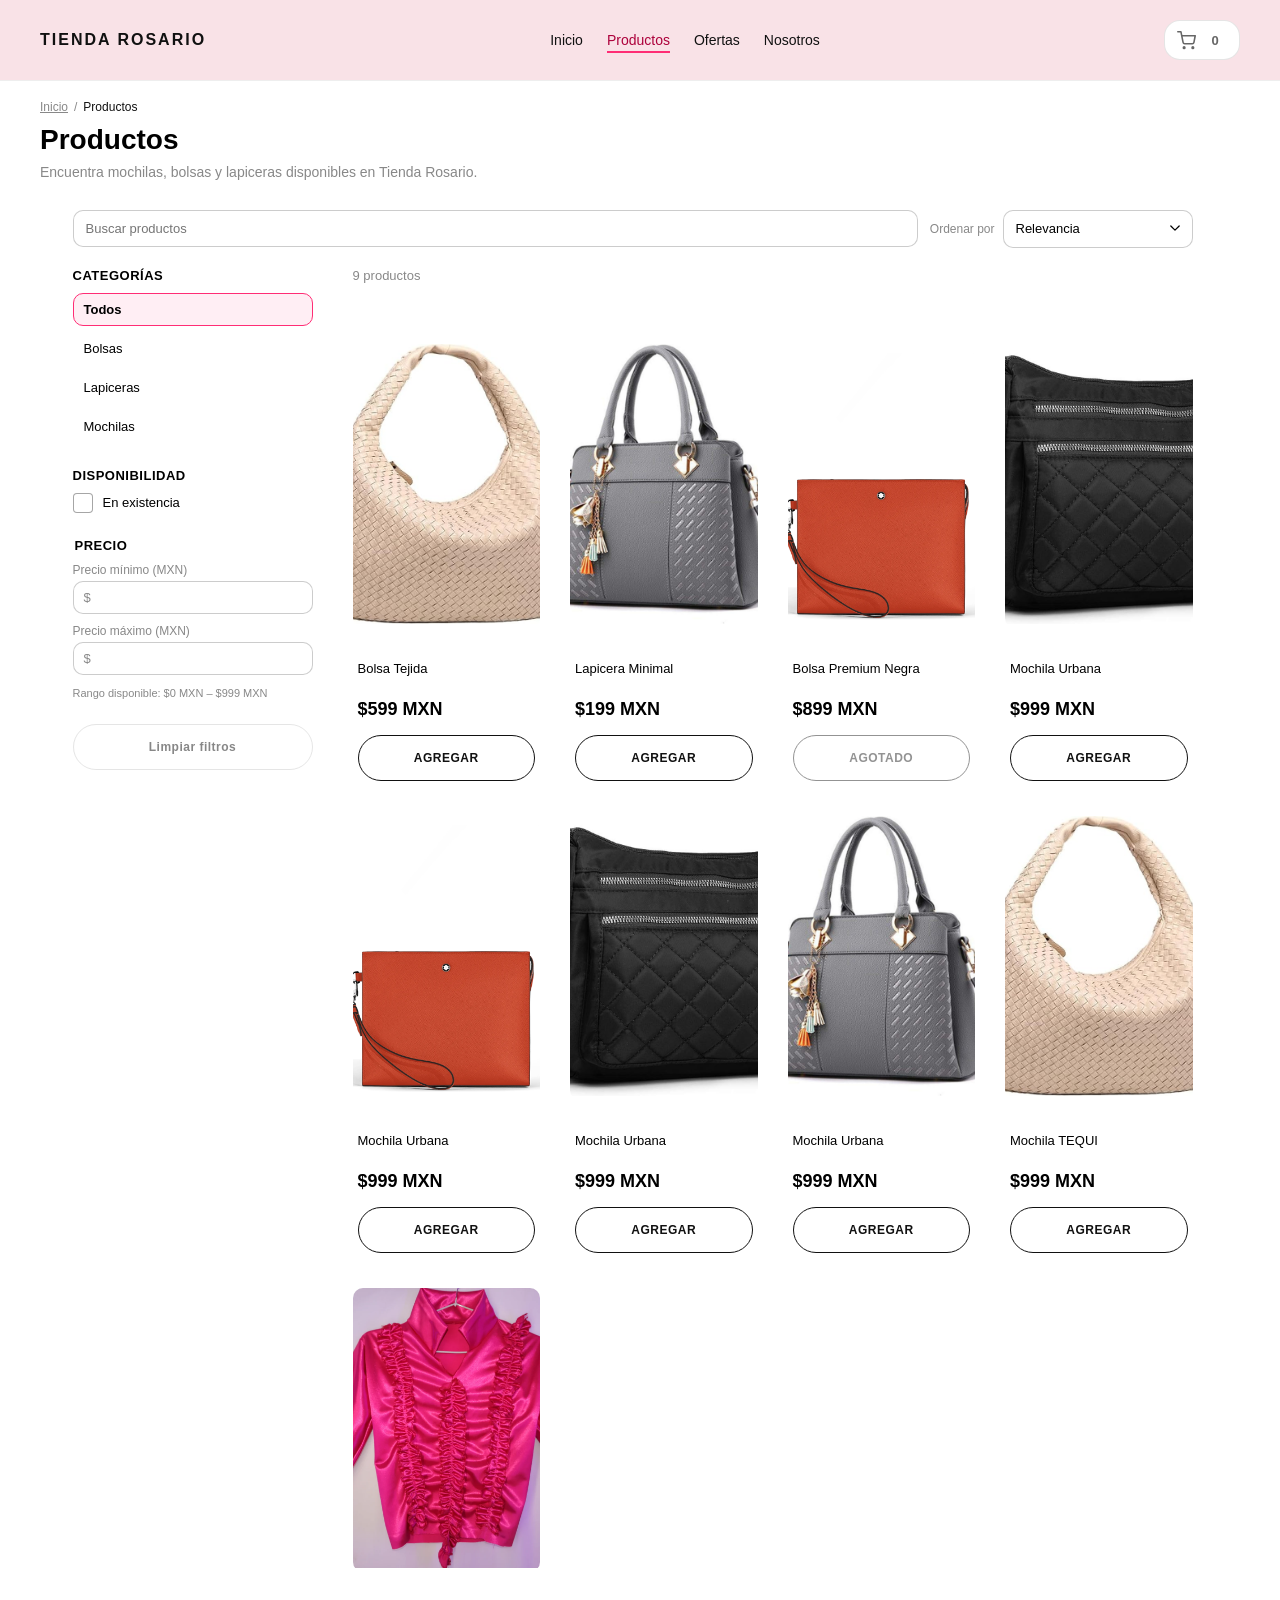
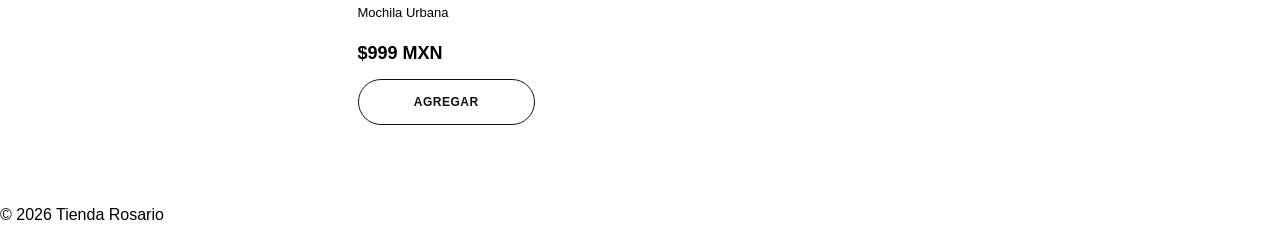
==== commit c2db9c1e: "Feature 07A: homologa catalogo y mejora filtros responsive Co-Authored-By: Claude Sonnet 5 <noreply@" ====
--- a/productos.html
+++ b/productos.html
@@ -127,7 +127,13 @@
         <div class="catalogo__toolbar">
             <div class="catalogo__busqueda">
                 <label for="catalogo-buscar" class="sr-only">Buscar productos</label>
-                <input type="search" id="catalogo-buscar" placeholder="Buscar productos" autocomplete="off">
+                <!-- 🔥 Ronda final de pulido (spec §25/§26): maxlength=60
+                     (ningún producto real necesita un término de búsqueda
+                     más largo; evita cadenas infinitas) — el resto del
+                     saneo (caracteres de control, < >, etc.) vive en
+                     js/catalogo.js, ya que maxlength por sí solo no cubre
+                     paste ni composición IME. -->
+                <input type="search" id="catalogo-buscar" placeholder="Buscar productos" autocomplete="off" maxlength="60">
             </div>
 
             <button
@@ -141,9 +147,9 @@
             </button>
 
             <div class="catalogo__orden">
-                <label for="catalogo-orden" class="sr-only">Ordenar por</label>
+                <label for="catalogo-orden" class="catalogo__orden-label">Ordenar por</label>
                 <select id="catalogo-orden">
-                    <option value="predeterminado">Relevancia / Predeterminado</option>
+                    <option value="predeterminado">Relevancia</option>
                     <option value="precio-asc">Precio: menor a mayor</option>
                     <option value="precio-desc">Precio: mayor a menor</option>
                     <option value="nombre-az">Nombre A-Z</option>
@@ -156,12 +162,18 @@
             <!-- 🔥 §27/§28: MISMO panel de filtros para desktop (sidebar
                  siempre visible, ver CSS min-width) y mobile (panel
                  desplegable, toggle "Filtros" de arriba) — una sola fuente
-                 de verdad, nunca dos UIs de filtros a sincronizar. -->
+                 de verdad, nunca dos UIs de filtros a sincronizar.
+
+                 🔥 Ajuste UX (corrección post-candidato §8): estructura en
+                 tres franjas flex reales (header/body/footer) — nunca un
+                 "sticky + margin negativo" como recurso — para que
+                 "Categorías" nunca quede cortado bajo la cabecera y el CTA
+                 "Ver N productos" quede siempre anclado abajo, visible
+                 mientras el cuerpo hace su propio scroll interno. -->
             <aside class="catalogo__filtros" id="catalogo-filtros">
 
-                <!-- 🔥 Ajuste UX (revisión previa a commit): cabecera propia
-                     del drawer, SOLO visible en mobile (ver
-                     scss/_catalogo.scss — en desktop, sidebar siempre
+                <!-- CABECERA (flex: 0 0 auto) — SOLO visible en mobile (ver
+                     scss/_catalogo.scss: en desktop, sidebar siempre
                      visible, esta cabecera no aporta nada y se oculta):
                      título + botón cerrar real, señal visual obvia para
                      salir del panel además de Escape/overlay. -->
@@ -175,46 +187,118 @@
                     >&times;</button>
                 </div>
 
-                <div class="catalogo__filtros-grupo">
-                    <h2 class="catalogo__filtros-titulo">Categorías</h2>
-                    <!-- 🔥 §17/§18: NUNCA hardcodeado — js/catalogo.js
-                         genera estos botones dinámicamente a partir de las
-                         categorías REALES encontradas en data/productos.js
-                         (obtenerCategorias()), con "Todos" como opción de
-                         sistema (no como categoría de producto). -->
-                    <div id="catalogo-categorias" class="catalogo__categorias" role="group" aria-label="Filtrar por categoría"></div>
+                <!-- CUERPO (flex: 1 1 auto, min-height: 0, overflow-y:
+                     auto) — el único que scrollea internamente si el
+                     contenido supera la altura disponible. -->
+                <div class="catalogo__filtros-body">
+
+                    <div class="catalogo__filtros-grupo">
+                        <h2 class="catalogo__filtros-titulo">Categorías</h2>
+                        <!-- 🔥 §17/§18: NUNCA hardcodeado — js/catalogo.js
+                             genera estos botones dinámicamente a partir de
+                             las categorías REALES encontradas en
+                             data/productos.js (obtenerCategorias()), con
+                             "Todos" como opción de sistema (no como
+                             categoría de producto). -->
+                        <div id="catalogo-categorias" class="catalogo__categorias" role="group" aria-label="Filtrar por categoría"></div>
+                    </div>
+
+                    <div class="catalogo__filtros-grupo">
+                        <h2 class="catalogo__filtros-titulo">Disponibilidad</h2>
+                        <!-- 🔥 Ronda final de pulido (spec §17): sigue
+                             siendo <input type="checkbox"> real (semántica
+                             nativa intacta) — el <span aria-hidden> es
+                             SOLO la caja dibujada, hermano del input para
+                             que el CSS pueda usar `~` (ver
+                             scss/_catalogo.scss). Toda la <label> sigue
+                             siendo el área clickeable. -->
+                        <label class="catalogo__checkbox">
+                            <input type="checkbox" id="catalogo-en-existencia">
+                            <span class="catalogo__checkbox-caja" aria-hidden="true"></span>
+                            En existencia
+                        </label>
+                    </div>
+
+                    <div class="catalogo__filtros-grupo">
+                        <!-- 🔥 §22: fieldset/legend real (no solo un <h2>)
+                             para agrupar accesiblemente los dos campos
+                             numéricos relacionados (precio mínimo/máximo).
+
+                             🔥 Ronda final de pulido (spec §18-§24/§28):
+                             - "(MXN)" explícito en cada label (§19).
+                             - Grupo con signo "$" fijo, homologado en
+                               altura/radio/borde/focus con buscador/select
+                               (scss/_catalogo.scss
+                               .catalogo__precio-inputs-grupo).
+                             - type="text" + inputmode="decimal" (§20): NO
+                               type="number" (permite e/+/- nativos según
+                               navegador) — la validación real vive en
+                               js/catalogo.js.
+                             - SIN placeholder de valor ("$0"/"$9999"):
+                               vacío representa "sin límite" (§19), el "$"
+                               ya vive en el grupo, no en el placeholder.
+                             - maxlength/aria-invalid/aria-describedby
+                               los completa JS (dependen del precio máximo
+                               REAL, calculado en tiempo de ejecución —
+                               nunca hardcodeados aquí, spec §18/§22).
+                             - Rango disponible + mensaje de error: nodos
+                               vacíos que JS completa (obtenerCategorias()
+                               ya sigue el mismo patrón "nunca hardcodear
+                               en el HTML"). -->
+                        <fieldset class="catalogo__precio">
+                            <legend class="catalogo__filtros-titulo">Precio</legend>
+                            <div class="catalogo__precio-inputs">
+                                <label for="catalogo-precio-min">
+                                    Precio mínimo (MXN)
+                                    <span class="catalogo__precio-inputs-grupo">
+                                        <span class="catalogo__precio-inputs-signo" aria-hidden="true">$</span>
+                                        <input
+                                            type="text"
+                                            id="catalogo-precio-min"
+                                            inputmode="decimal"
+                                            autocomplete="off"
+                                            aria-describedby="catalogo-precio-error"
+                                        >
+                                    </span>
+                                </label>
+                                <label for="catalogo-precio-max">
+                                    Precio máximo (MXN)
+                                    <span class="catalogo__precio-inputs-grupo">
+                                        <span class="catalogo__precio-inputs-signo" aria-hidden="true">$</span>
+                                        <input
+                                            type="text"
+                                            id="catalogo-precio-max"
+                                            inputmode="decimal"
+                                            autocomplete="off"
+                                            aria-describedby="catalogo-precio-error"
+                                        >
+                                    </span>
+                                </label>
+                                <p id="catalogo-precio-rango" class="catalogo__precio-rango"></p>
+                                <p id="catalogo-precio-error" class="catalogo__precio-error" role="alert"></p>
+                            </div>
+                        </fieldset>
+                    </div>
+
+                    <button type="button" id="catalogo-limpiar-filtros" class="catalogo__limpiar">
+                        Limpiar filtros
+                    </button>
+
                 </div>
 
-                <div class="catalogo__filtros-grupo">
-                    <h2 class="catalogo__filtros-titulo">Disponibilidad</h2>
-                    <label class="catalogo__checkbox">
-                        <input type="checkbox" id="catalogo-en-existencia">
-                        En existencia
-                    </label>
+                <!-- FOOTER (flex: 0 0 auto) — SOLO tiene efecto real en
+                     mobile (drawer con draft/preview, ver js/catalogo.js);
+                     en desktop se oculta (el filtrado ya es instantáneo,
+                     nada que "confirmar"). Respeta
+                     env(safe-area-inset-bottom) para no quedar pegado a la
+                     barra de navegación del dispositivo (spec §9). Texto
+                     real (nunca solo un ícono) — lo actualiza JS con la
+                     cantidad de productos que resultarían del draft. -->
+                <div class="catalogo__filtros-footer">
+                    <button type="button" id="catalogo-filtros-aplicar" class="catalogo__filtros-aplicar">
+                        Ver 9 productos
+                    </button>
                 </div>
-
-                <div class="catalogo__filtros-grupo">
-                    <!-- 🔥 §22: fieldset/legend real (no solo un <h2>) para
-                         agrupar accesiblemente los dos campos numéricos
-                         relacionados (precio mínimo/máximo). -->
-                    <fieldset class="catalogo__precio">
-                        <legend class="catalogo__filtros-titulo">Precio</legend>
-                        <div class="catalogo__precio-inputs">
-                            <label for="catalogo-precio-min">
-                                Precio mínimo
-                                <input type="number" id="catalogo-precio-min" min="0" inputmode="numeric" placeholder="$0">
-                            </label>
-                            <label for="catalogo-precio-max">
-                                Precio máximo
-                                <input type="number" id="catalogo-precio-max" min="0" inputmode="numeric" placeholder="$9999">
-                            </label>
-                        </div>
-                    </fieldset>
-                </div>
-
-                <button type="button" id="catalogo-limpiar-filtros" class="catalogo__limpiar">
-                    Limpiar filtros
-                </button>
 
             </aside>
 
@@ -227,6 +311,15 @@
             <div class="catalogo__resultados">
 
                 <p id="catalogo-contador" class="catalogo__contador" role="status" aria-live="polite"></p>
+
+                <!-- 🔥 Ajuste UX (corrección post-candidato §11): chips
+                     discretos de filtros APLICADOS realmente activos —
+                     JS los genera/oculta (nunca un chip "Todos"). -->
+                <!-- 🔥 Ronda final de pulido (spec §7): sin `hidden` —
+                     el estado vacío ahora lo controla la clase
+                     catalogo__chips--vacio (JS), para poder reservar su
+                     altura en desktop en vez de sacarla del flujo. -->
+                <div id="catalogo-chips" class="catalogo__chips catalogo__chips--vacio" role="group" aria-label="Filtros activos"></div>
 
                 <div id="catalogo-grid" class="products__grid">
                     <!-- JS renderiza -->
--- a/css/styles.css
+++ b/css/styles.css
@@ -1,4 +1,9 @@
 @charset "UTF-8";
+/* 🔥 Ronda final de pulido — tokens compartidos para el sistema visual
+   único de botones textuales (spec §8/§9/§10): un solo lugar que define
+   "qué tan ovalado" y "qué tan alto" es cualquier CTA de texto del sitio
+   (AGREGAR/AGOTADO/Ver todos/Comprar ahora/Filtros/Limpiar filtros/Ver N
+   productos) — nunca un valor repetido a mano en cada selector. */
 *,
 *::before,
 *::after {
@@ -12,6 +17,18 @@
   padding: 0;
   /*  evita scroll lateral fantasma */
   overflow-x: hidden;
+  /* 🔥 Ajuste UX (corrección post-candidato §13 Causa A): reserva SIEMPRE
+     el espacio de la barra de scroll vertical (en navegadores/SO con
+     scrollbar clásica, que sí ocupa layout — en overlay scrollbars esto
+     no tiene efecto visible pero tampoco rompe nada). Sin esto, cuando un
+     filtro reduce la altura de la página lo suficiente para que la
+     scrollbar desaparezca, el ancho disponible del documento crece en el
+     ancho de esa barra (~15-17px) y TODO el contenido (título, buscador,
+     sidebar, contador, inicio del grid) se corre esos px — el "cambia
+     ligeramente de alineación" reportado. scrollbar-gutter:stable reserva
+     ese espacio siempre, haya o no scroll real, sin ningún hack de
+     padding manual (spec: "no usar hacks de padding manual"). */
+  scrollbar-gutter: stable;
 }
 
 /* 🔥 Última ronda de ajustes (punto 1 — bug de scroll involuntario)
@@ -139,6 +156,113 @@
   clip: rect(0, 0, 0, 0);
   white-space: nowrap;
   border: 0;
+}
+
+/* 🔥 Ronda final de pulido (spec §8/§9/§10): sistema visual único para
+   CTAs TEXTUALES — nunca para carrito/hamburguesa/X/+-/dots (esos
+   conservan su propia geometría circular/cuadrada de siempre, spec §8).
+   Dos mixins, un solo punto de verdad para radio/altura/transición —
+   cada botón existente los incluye sin crear clases ni componentes
+   nuevos (AGREGAR sigue siendo .product-card__btn, Limpiar sigue siendo
+   .catalogo__limpiar, etc.): comparten geometría/comportamiento, no
+   arquitectura. */
+/* Variante PRIMARIA — fondo negro/texto blanco (§13): Comprar ahora, Ver
+   todos los productos, Ver N productos (drawer mobile). */
+/* Variante OUTLINE — fondo transparente/borde oscuro, invierte en hover
+   (§11): AGREGAR/AGOTADO, Filtros (toggle mobile), Limpiar filtros. */
+.btn-primary {
+  display: inline-flex;
+  align-items: center;
+  justify-content: center;
+  gap: 8px;
+  min-height: 46px;
+  padding: 0 20px;
+  border-radius: 999px;
+  font-family: inherit;
+  font-size: 12px;
+  font-weight: 600;
+  letter-spacing: 0.5px;
+  cursor: pointer;
+  -webkit-tap-highlight-color: transparent;
+}
+@media (prefers-reduced-motion: no-preference) {
+  .btn-primary {
+    transition: background-color 0.2s ease, color 0.2s ease, border-color 0.2s ease, opacity 0.2s ease;
+  }
+}
+.btn-primary:focus-visible {
+  outline: 2px solid #ff2d75;
+  outline-offset: 2px;
+}
+.btn-primary {
+  border: none;
+  background: #111;
+  color: #fff;
+}
+@media (hover: hover) {
+  .btn-primary:hover {
+    opacity: 0.85;
+  }
+}
+.btn-primary:active {
+  opacity: 0.7;
+}
+
+/* 🔥 §13/§14: flecha discreta SOLO en "Ver todos los productos" (no en
+   "Comprar ahora" — spec la menciona únicamente para el primero). Se
+   activa por la sola presencia de este <span> (ver index.html), sin
+   necesitar una clase modificadora extra en el propio <a>. */
+.btn-primary__flecha {
+  display: inline-block;
+}
+@media (prefers-reduced-motion: no-preference) {
+  .btn-primary__flecha {
+    transition: transform 0.18s ease;
+  }
+}
+
+@media (prefers-reduced-motion: no-preference) {
+  .btn-primary:hover .btn-primary__flecha {
+    transform: translateX(4px);
+  }
+}
+
+/* 🔥 Feature 06: ahora es <a> (navegación hacia wa.me), no <button> —
+   mismo círculo verde flotante de siempre. Ícono cambia de emoji (💬) a
+   SVG inline simple (stroke, currentColor) por consistencia con el resto
+   de íconos del sitio (carrito, flechas del carrusel) — no es el
+   logotipo oficial de WhatsApp, es un ícono genérico de "mensaje/chat"
+   sobre el mismo verde de marca ya usado en el sitio desde antes de esta
+   feature. Oculto por defecto vía `hidden` en index.html hasta que
+   js/whatsapp.js confirme un número real configurado. */
+.whatsapp-btn {
+  position: fixed;
+  bottom: 20px;
+  right: 20px;
+  display: flex;
+  align-items: center;
+  justify-content: center;
+  width: 52px;
+  height: 52px;
+  padding: 0;
+  background: #25D366;
+  color: white;
+  border: none;
+  border-radius: 50%;
+  cursor: pointer;
+  transition: background 0.2s ease;
+}
+.whatsapp-btn svg {
+  width: 26px;
+  height: 26px;
+}
+@media (hover: hover) {
+  .whatsapp-btn:hover {
+    background: #1ebc59;
+  }
+}
+.whatsapp-btn[hidden] {
+  display: none;
 }
 
 .header {
@@ -668,6 +792,8 @@
 }
 
 .products__container {
+  max-width: 1000px;
+  margin: 0 auto;
   padding: 40px;
   overflow: hidden;
 }
@@ -751,31 +877,58 @@
   font-weight: 600;
   margin-bottom: 15px;
 }
+.product-card {
+  /* 🔥 Ronda final de pulido (spec §9/§10/§11/§12): AGREGAR/AGOTADO
+     comparten el mixin outline (mismo radio/altura/familia que
+     Filtros/Limpiar filtros) — AGOTADO es EXACTAMENTE el mismo botón con
+     el atributo `disabled` real (spec §12: "misma geometría, solo estado
+     visual", nunca un componente ni tamaño distinto). Se retira el
+     transform de hover/active (translateY/scale): la inversión de
+     color ya es la señal de interacción, sin "scale exagerado" (spec
+     §11). */
+}
 .product-card__btn {
-  width: 100%;
-  padding: 12px;
+  display: inline-flex;
+  align-items: center;
+  justify-content: center;
+  gap: 8px;
+  min-height: 46px;
+  padding: 0 20px;
+  border-radius: 999px;
+  font-family: inherit;
+  font-size: 12px;
+  font-weight: 600;
+  letter-spacing: 0.5px;
+  cursor: pointer;
+  -webkit-tap-highlight-color: transparent;
+}
+@media (prefers-reduced-motion: no-preference) {
+  .product-card__btn {
+    transition: background-color 0.2s ease, color 0.2s ease, border-color 0.2s ease, opacity 0.2s ease;
+  }
+}
+.product-card__btn:focus-visible {
+  outline: 2px solid #ff2d75;
+  outline-offset: 2px;
+}
+.product-card__btn {
   border: 1px solid #111;
   background: transparent;
-  cursor: pointer;
-  font-size: 12px;
-  letter-spacing: 1px;
-  margin-top: auto;
-  -webkit-tap-highlight-color: transparent;
-  transition: all 0.25s ease;
+  color: #111;
 }
 @media (hover: hover) {
   .product-card__btn:hover {
     background: #111;
     color: #fff;
-    transform: translateY(-1px);
   }
 }
 .product-card__btn:active {
   background: #111;
   color: #fff;
-  transform: scale(0.96);
 }
 .product-card__btn {
+  width: 100%;
+  margin-top: auto;
   /* 🔥 Feedback temporal al agregar (AGREGADO ✓). Reutiliza el mismo
      negro de :hover/:active, no introduce color nuevo. */
 }
@@ -792,13 +945,11 @@
   cursor: not-allowed;
   background: transparent;
   color: #111;
-  transform: none;
 }
 @media (hover: hover) {
   .product-card__btn:disabled:hover {
     background: transparent;
     color: #111;
-    transform: none;
   }
 }
 
@@ -902,22 +1053,191 @@
 
 .catalogo__orden {
   flex: 0 0 auto;
+  display: flex;
+  align-items: center;
 }
 .catalogo__orden select {
   min-width: 190px;
 }
 
+/* 🔥 §17: label discreto SOLO en desktop — en mobile sigue en el árbol
+   de accesibilidad (nunca display:none, eso lo saca del todo) pero
+   oculto visualmente con la misma técnica que .sr-only, para no competir
+   por espacio con buscador/Filtros/Ordenar en una fila angosta (spec:
+   "mobile puede mantener solo el control"). */
+.catalogo__orden-label {
+  position: absolute;
+  width: 1px;
+  height: 1px;
+  padding: 0;
+  margin: -1px;
+  overflow: hidden;
+  clip: rect(0, 0, 0, 0);
+  white-space: nowrap;
+  border: 0;
+}
+
+@media (min-width: 992px) {
+  .catalogo__orden-label {
+    position: static;
+    width: auto;
+    height: auto;
+    padding: 0;
+    margin: 0 8px 0 0;
+    overflow: visible;
+    clip: auto;
+    white-space: normal;
+    font-size: 12px;
+    color: #888;
+  }
+}
+/* 🔥 §17/§18: select nativo (NO se reemplaza por un combobox custom —
+   Android/iOS deben poder mostrar su propio selector del sistema al
+   abrirlo, spec §18). Solo se estiliza el estado CERRADO vía
+   appearance:none + un chevron propio en SVG inline (sin librerías ni
+   iconfont). */
+.catalogo__toolbar select {
+  appearance: none;
+  -webkit-appearance: none;
+  -moz-appearance: none;
+  padding: 10px 34px 10px 12px;
+  border: 1px solid rgba(0, 0, 0, 0.2);
+  border-radius: 10px;
+  background-color: #fff;
+  background-image: url("data:image/svg+xml,%3Csvg xmlns='http://www.w3.org/2000/svg' viewBox='0 0 12 8'%3E%3Cpath d='M1 1l5 5 5-5' fill='none' stroke='%23000000' stroke-width='1.5' stroke-linecap='round' stroke-linejoin='round'/%3E%3C/svg%3E");
+  background-repeat: no-repeat;
+  background-position: right 12px center;
+  background-size: 10px 7px;
+  font-size: 13px;
+  line-height: 1.2;
+  cursor: pointer;
+}
+@media (prefers-reduced-motion: no-preference) {
+  .catalogo__toolbar select {
+    transition: border-color 0.15s ease;
+  }
+}
+@media (hover: hover) {
+  .catalogo__toolbar select:hover {
+    border-color: rgba(0, 0, 0, 0.4);
+  }
+}
+.catalogo__toolbar select:focus-visible {
+  outline: 2px solid #ff2d75;
+  outline-offset: 2px;
+  border-color: #ff2d75;
+}
+
+/* 🔥 §11: chips discretos de filtros APLICADOS realmente activos, encima
+   del grid de resultados. Botones reales (nunca solo texto+color) para
+   quitar un filtro puntual — mismo lenguaje "ovalado" que el resto de
+   controles pill del sitio. */
+/* 🔥 Ronda final de pulido (spec §7): en desktop, esta zona reserva
+   SIEMPRE una única línea de altura (~un chip real) para que el inicio
+   vertical del grid nunca dependa de si hay 0 o N chips — antes, al
+   aparecer el primer chip, el grid bajaba ~42px de golpe. Ya NO se
+   controla con el atributo `hidden` (eso la sacaba del flujo por
+   completo, sin reservar nada) — ahora es siempre un elemento en flujo,
+   y el modificador --vacio (aplicado por JS cuando no hay filtros
+   activos) solo colapsa el espacio en MOBILE, donde el layout shift
+   nunca fue el problema reportado (medición antes/después en el
+   reporte). */
+.catalogo__chips {
+  display: flex;
+  flex-wrap: wrap;
+  gap: 8px;
+  margin: 0 0 14px;
+}
+
+@media (max-width: 991px) {
+  .catalogo__chips--vacio {
+    margin: 0;
+    min-height: 0;
+  }
+}
+@media (min-width: 992px) {
+  .catalogo__chips {
+    min-height: 32px;
+  }
+}
+.catalogo__chip {
+  display: inline-flex;
+  align-items: center;
+  gap: 6px;
+  padding: 6px 10px 6px 12px;
+  border: 1px solid rgba(0, 0, 0, 0.18);
+  border-radius: 999px;
+  background: #fff;
+  font-size: 12px;
+  cursor: pointer;
+  color: #111;
+}
+.catalogo__chip span:last-child {
+  font-size: 14px;
+  line-height: 1;
+  opacity: 0.6;
+}
+@media (prefers-reduced-motion: no-preference) {
+  .catalogo__chip {
+    transition: background 0.15s ease, border-color 0.15s ease;
+  }
+}
+@media (hover: hover) {
+  .catalogo__chip:hover {
+    background: rgba(0, 0, 0, 0.05);
+    border-color: rgba(0, 0, 0, 0.3);
+  }
+}
+.catalogo__chip:focus-visible {
+  outline: 2px solid #ff2d75;
+  outline-offset: 2px;
+}
+
 /* Botón "Filtros": oculto en desktop (el sidebar ya está siempre
-   visible ahí, ver breakpoint más abajo), visible en mobile. */
+   visible ahí, ver breakpoint más abajo), visible en mobile. 🔥 Ronda
+   final de pulido (spec §8/§9): mismo mixin outline que AGREGAR/Limpiar
+   filtros — misma familia pill. */
+.catalogo__filtros-toggle {
+  display: inline-flex;
+  align-items: center;
+  justify-content: center;
+  gap: 8px;
+  min-height: 46px;
+  padding: 0 20px;
+  border-radius: 999px;
+  font-family: inherit;
+  font-size: 12px;
+  font-weight: 600;
+  letter-spacing: 0.5px;
+  cursor: pointer;
+  -webkit-tap-highlight-color: transparent;
+}
+@media (prefers-reduced-motion: no-preference) {
+  .catalogo__filtros-toggle {
+    transition: background-color 0.2s ease, color 0.2s ease, border-color 0.2s ease, opacity 0.2s ease;
+  }
+}
+.catalogo__filtros-toggle:focus-visible {
+  outline: 2px solid #ff2d75;
+  outline-offset: 2px;
+}
+.catalogo__filtros-toggle {
+  border: 1px solid #111;
+  background: transparent;
+  color: #111;
+}
+@media (hover: hover) {
+  .catalogo__filtros-toggle:hover {
+    background: #111;
+    color: #fff;
+  }
+}
+.catalogo__filtros-toggle:active {
+  background: #111;
+  color: #fff;
+}
 .catalogo__filtros-toggle {
   flex: 0 0 auto;
-  padding: 10px 16px;
-  border: 1px solid #111;
-  background: transparent;
-  cursor: pointer;
-  font-size: 12px;
-  letter-spacing: 0.5px;
-  border-radius: 10px;
 }
 .catalogo__filtros-toggle[aria-expanded=true] {
   background: #111;
@@ -941,7 +1261,22 @@
 
 /* PANEL DE FILTROS — mismo marcado para desktop (sidebar) y mobile
    (drawer). Por defecto (mobile-first): oculto fuera de pantalla,
-   se muestra al activar catalogo__filtros--open. */
+   se muestra al activar catalogo__filtros--open.
+
+   🔥 Ajuste UX (corrección post-candidato §8): estructura en flex column
+   real (header/body/footer como franjas propias, cada una flex: 0/1 0
+   auto) — reemplaza el enfoque anterior de "header sticky + margin
+   negativo", que dejaba "Categorías" parcialmente cortado bajo la
+   cabecera en pantallas donde el contenido del panel era más alto que lo
+   esperado (el margen negativo compensaba un padding fijo del propio
+   .catalogo__filtros, no la altura real variable de la cabecera —
+   cualquier cambio de tipografía/zoom del usuario podía desalinearlo de
+   nuevo). Con flex column, header/body/footer se acomodan según su
+   propia altura real, sin ningún cálculo ni margen "mágico". height:
+   100dvh (con 100vh como fallback para navegadores sin soporte) evita
+   que la barra de direcciones móvil deje al footer "Ver N productos"
+   oculto tras la navegación del sistema (spec §9), junto con
+   env(safe-area-inset-bottom) en el propio footer. */
 .catalogo__filtros {
   position: fixed;
   top: 0;
@@ -950,37 +1285,89 @@
   width: min(85vw, 320px);
   background: #fff;
   z-index: 1001;
-  padding: 30px 20px;
-  overflow-y: auto;
+  display: flex;
+  flex-direction: column;
+  height: 100vh;
+  height: 100dvh;
+  overflow: hidden;
   transform: translateX(-100%);
 }
 @media (prefers-reduced-motion: no-preference) {
   .catalogo__filtros {
-    transition: transform 0.25s ease;
+    transition: transform 0.2s ease;
   }
 }
 .catalogo__filtros--open {
   transform: translateX(0);
 }
 
-/* 🔥 Ajuste UX (revisión previa a commit, §2/§3): cabecera del drawer,
-   SOLO tiene sentido en mobile (en desktop la sidebar nunca se
-   abre/cierra, ver override desktop más abajo). "sticky" DENTRO del
-   propio panel scrolleable (no del documento): permanece visible como
-   ancla de cierre mientras el resto del contenido del panel hace scroll
-   (spec §5), sin necesitar reestructurar el marcado en header/body
-   separados. */
 .catalogo__filtros-header {
-  position: sticky;
-  top: 0;
-  z-index: 1;
+  flex: 0 0 auto;
   display: flex;
   align-items: center;
   justify-content: space-between;
   background: #fff;
-  margin: -30px -20px 25px;
   padding: 22px 20px 15px;
   border-bottom: 1px solid rgba(0, 0, 0, 0.08);
+}
+
+.catalogo__filtros-body {
+  flex: 1 1 auto;
+  min-height: 0;
+  overflow-y: auto;
+  -webkit-overflow-scrolling: touch;
+  padding: 20px 20px 25px;
+}
+
+.catalogo__filtros-footer {
+  flex: 0 0 auto;
+  padding: 20px 20px calc(20px + env(safe-area-inset-bottom));
+  border-top: 1px solid rgba(0, 0, 0, 0.08);
+  background: #fff;
+}
+
+/* 🔥 Ronda final de pulido (spec §15): misma familia PRIMARIA que
+   Comprar ahora/Ver todos los productos (mixin compartido) — full-width,
+   sin tocar su lógica draft/aplicar (js/catalogo.js sin cambios aquí). */
+.catalogo__filtros-aplicar {
+  display: inline-flex;
+  align-items: center;
+  justify-content: center;
+  gap: 8px;
+  min-height: 46px;
+  padding: 0 20px;
+  border-radius: 999px;
+  font-family: inherit;
+  font-size: 12px;
+  font-weight: 600;
+  letter-spacing: 0.5px;
+  cursor: pointer;
+  -webkit-tap-highlight-color: transparent;
+}
+@media (prefers-reduced-motion: no-preference) {
+  .catalogo__filtros-aplicar {
+    transition: background-color 0.2s ease, color 0.2s ease, border-color 0.2s ease, opacity 0.2s ease;
+  }
+}
+.catalogo__filtros-aplicar:focus-visible {
+  outline: 2px solid #ff2d75;
+  outline-offset: 2px;
+}
+.catalogo__filtros-aplicar {
+  border: none;
+  background: #111;
+  color: #fff;
+}
+@media (hover: hover) {
+  .catalogo__filtros-aplicar:hover {
+    opacity: 0.85;
+  }
+}
+.catalogo__filtros-aplicar:active {
+  opacity: 0.7;
+}
+.catalogo__filtros-aplicar {
+  width: 100%;
 }
 
 .catalogo__filtros-header-titulo {
@@ -1016,15 +1403,27 @@
   background: rgba(0, 0, 0, 0.08);
 }
 
+/* 🔥 §10: opacity (no display:none/block) — la propiedad barata de
+   animar, consistente con el criterio del propio drawer. visibility
+   evita que el overlay siga siendo clickeable/enfocable mientras está
+   invisible (equivalente a display:none para interacción, sin perder la
+   transición de opacity). */
 .catalogo__filtros-overlay {
-  display: none;
   position: fixed;
   inset: 0;
   background: rgba(0, 0, 0, 0.4);
   z-index: 1000;
+  opacity: 0;
+  visibility: hidden;
+}
+@media (prefers-reduced-motion: no-preference) {
+  .catalogo__filtros-overlay {
+    transition: opacity 0.2s ease, visibility 0.2s ease;
+  }
 }
 .catalogo__filtros-overlay--visible {
-  display: block;
+  opacity: 1;
+  visibility: visible;
 }
 
 .catalogo__filtros-grupo {
@@ -1065,12 +1464,81 @@
   font-weight: 600;
 }
 
+/* 🔥 Ronda final de pulido (spec §17): sigue siendo un <input
+   type="checkbox"> real (semántica/teclado/lector de pantalla nativos,
+   nunca un <div> disfrazado) — se oculta visualmente (opacity:0, sigue
+   ocupando su lugar y recibiendo foco/teclado) y se dibuja la caja/check
+   en un <span aria-hidden="true"> HERMANO que sigue al input en el HTML
+   (productos.html) — el combinador `~` requiere hermanos reales, por
+   eso el span vive junto al input, no como pseudo-elemento del <label>
+   que los envuelve a ambos. Toda la label "En existencia" sigue
+   clickeable (el input está dentro de ella). */
 .catalogo__checkbox {
   display: flex;
   align-items: center;
-  gap: 8px;
+  gap: 10px;
   font-size: 13px;
   cursor: pointer;
+}
+.catalogo__checkbox input[type=checkbox] {
+  position: absolute;
+  opacity: 0;
+  width: 20px;
+  height: 20px;
+  margin: 0;
+  cursor: pointer;
+}
+
+.catalogo__checkbox-caja {
+  position: relative;
+  flex: 0 0 auto;
+  width: 20px;
+  height: 20px;
+  border: 1px solid rgba(0, 0, 0, 0.35);
+  border-radius: 4px;
+  background: #fff;
+  box-sizing: border-box;
+}
+@media (prefers-reduced-motion: no-preference) {
+  .catalogo__checkbox-caja {
+    transition: background-color 0.15s ease, border-color 0.15s ease;
+  }
+}
+.catalogo__checkbox-caja::after {
+  content: "";
+  position: absolute;
+  left: 6px;
+  top: 2px;
+  width: 6px;
+  height: 11px;
+  border: solid #fff;
+  border-width: 0 2px 2px 0;
+  transform: rotate(45deg) scale(0);
+  transform-origin: center;
+}
+@media (prefers-reduced-motion: no-preference) {
+  .catalogo__checkbox-caja::after {
+    transition: transform 0.1s ease;
+  }
+}
+
+.catalogo__checkbox input[type=checkbox]:checked ~ .catalogo__checkbox-caja {
+  background: #ff2d75;
+  border-color: #ff2d75;
+}
+.catalogo__checkbox input[type=checkbox]:checked ~ .catalogo__checkbox-caja::after {
+  transform: rotate(45deg) scale(1);
+}
+
+@media (hover: hover) {
+  .catalogo__checkbox:hover .catalogo__checkbox-caja {
+    border-color: #ff2d75;
+  }
+}
+
+.catalogo__checkbox input[type=checkbox]:focus-visible ~ .catalogo__checkbox-caja {
+  outline: 2px solid #ff2d75;
+  outline-offset: 2px;
 }
 
 .catalogo__precio {
@@ -1091,28 +1559,98 @@
   font-size: 12px;
   color: #888;
 }
+.catalogo__precio-inputs-grupo {
+  display: flex;
+  align-items: center;
+  border: 1px solid rgba(0, 0, 0, 0.2);
+  border-radius: 10px;
+  background: #fff;
+  overflow: hidden;
+}
+@media (prefers-reduced-motion: no-preference) {
+  .catalogo__precio-inputs-grupo {
+    transition: border-color 0.15s ease;
+  }
+}
+.catalogo__precio-inputs-grupo:focus-within {
+  border-color: #ff2d75;
+}
+.catalogo__precio-inputs-signo {
+  padding: 0 0 0 10px;
+  color: #888;
+  font-size: 13px;
+  user-select: none;
+}
 .catalogo__precio-inputs input {
+  flex: 1;
+  min-width: 0;
   font-family: inherit;
   font-size: 13px;
-  padding: 8px 10px;
-  border: 1px solid rgba(0, 0, 0, 0.2);
-  border-radius: 10px;
-}
-
+  padding: 8px 10px 8px 4px;
+  border: none;
+  background: transparent;
+}
+.catalogo__precio-inputs input:focus {
+  outline: none;
+}
+.catalogo__precio-inputs input[aria-invalid=true] {
+  color: #ff2d75;
+}
+.catalogo__precio-inputs-grupo:has(input[aria-invalid=true]) {
+  border-color: #ff2d75;
+}
+
+/* Mensaje de error de precio (§23/§24) — solo visible cuando existe un
+   error real (aria-describedby lo asocia al input correspondiente). */
+.catalogo__precio-error {
+  font-size: 11px;
+  color: #ff2d75;
+  margin: 2px 0 0;
+}
+.catalogo__precio-error:empty {
+  display: none;
+}
+
+/* Rango disponible, discreto (§19) — nunca obligatorio de leer, solo
+   referencia. */
+.catalogo__precio-rango {
+  font-size: 11px;
+  color: #888;
+  margin: 2px 0 0;
+}
+
+/* 🔥 Ronda final de pulido (spec §8/§9/§16): mismo mixin outline que
+   AGREGAR/Filtros — nunca un botón primario negro (spec: "no convertirlo
+   en primario"). El estado --secundario (atenuado sin filtros) se
+   mantiene exactamente igual, montado sobre la misma geometría pill. */
 .catalogo__limpiar {
-  width: 100%;
-  padding: 10px;
+  display: inline-flex;
+  align-items: center;
+  justify-content: center;
+  gap: 8px;
+  min-height: 46px;
+  padding: 0 20px;
+  border-radius: 999px;
+  font-family: inherit;
+  font-size: 12px;
+  font-weight: 600;
+  letter-spacing: 0.5px;
+  cursor: pointer;
+  -webkit-tap-highlight-color: transparent;
+}
+@media (prefers-reduced-motion: no-preference) {
+  .catalogo__limpiar {
+    transition: background-color 0.2s ease, color 0.2s ease, border-color 0.2s ease, opacity 0.2s ease;
+  }
+}
+.catalogo__limpiar:focus-visible {
+  outline: 2px solid #ff2d75;
+  outline-offset: 2px;
+}
+.catalogo__limpiar {
   border: 1px solid #111;
   background: transparent;
-  cursor: pointer;
-  font-size: 12px;
-  letter-spacing: 0.5px;
-  border-radius: 10px;
-}
-@media (prefers-reduced-motion: no-preference) {
-  .catalogo__limpiar {
-    transition: opacity 0.15s ease, border-color 0.15s ease;
-  }
+  color: #111;
 }
 @media (hover: hover) {
   .catalogo__limpiar:hover {
@@ -1120,7 +1658,12 @@
     color: #fff;
   }
 }
+.catalogo__limpiar:active {
+  background: #111;
+  color: #fff;
+}
 .catalogo__limpiar {
+  width: 100%;
   /* 🔥 Ajuste UX (revisión previa a commit, §7): visualmente secundario
      cuando NO hay ningún filtro aplicado (nunca deshabilitado de verdad
      — sigue siendo clickeable, spec: "puede permanecer disponible").
@@ -1178,12 +1721,19 @@
     width: auto;
     transform: none;
     z-index: auto;
+    background: transparent;
+    display: block;
+    height: auto;
+    overflow: visible;
+  }
+  .catalogo__filtros-header,
+  .catalogo__filtros-footer {
+    display: none;
+  }
+  .catalogo__filtros-body {
+    flex: initial;
+    overflow: visible;
     padding: 0;
-    overflow-y: visible;
-    background: transparent;
-  }
-  .catalogo__filtros-header {
-    display: none;
   }
 }
 /* 🔥 Última ronda de ajustes (punto 4) — SECCIÓN "NOSOTROS"
@@ -1272,52 +1822,6 @@
     max-width: 55ch;
   }
 }
-.btn-primary {
-  background: #111;
-  color: #fff;
-  border: none;
-  padding: 12px 20px;
-  cursor: pointer;
-}
-
-/* 🔥 Feature 06: ahora es <a> (navegación hacia wa.me), no <button> —
-   mismo círculo verde flotante de siempre. Ícono cambia de emoji (💬) a
-   SVG inline simple (stroke, currentColor) por consistencia con el resto
-   de íconos del sitio (carrito, flechas del carrusel) — no es el
-   logotipo oficial de WhatsApp, es un ícono genérico de "mensaje/chat"
-   sobre el mismo verde de marca ya usado en el sitio desde antes de esta
-   feature. Oculto por defecto vía `hidden` en index.html hasta que
-   js/whatsapp.js confirme un número real configurado. */
-.whatsapp-btn {
-  position: fixed;
-  bottom: 20px;
-  right: 20px;
-  display: flex;
-  align-items: center;
-  justify-content: center;
-  width: 52px;
-  height: 52px;
-  padding: 0;
-  background: #25D366;
-  color: white;
-  border: none;
-  border-radius: 50%;
-  cursor: pointer;
-  transition: background 0.2s ease;
-}
-.whatsapp-btn svg {
-  width: 26px;
-  height: 26px;
-}
-@media (hover: hover) {
-  .whatsapp-btn:hover {
-    background: #1ebc59;
-  }
-}
-.whatsapp-btn[hidden] {
-  display: none;
-}
-
 /* 🔥 Feature 05 — CARRITO: UX, RESPONSIVE Y ACCESIBILIDAD
    ==================================================================
    Se conserva la estructura compacta existente (fila [-] N [+] [eliminar],
